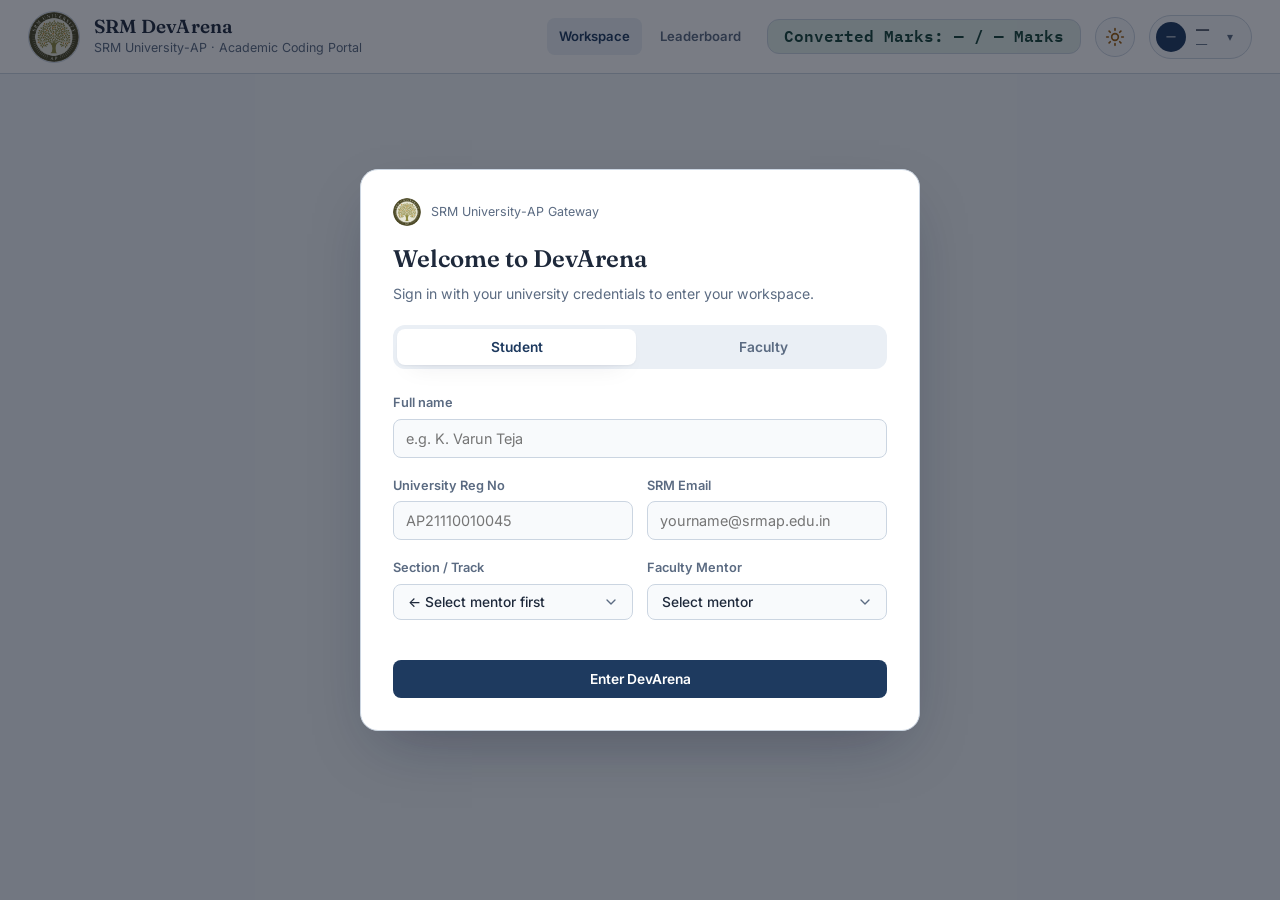
==== index.html @ ead6739e "moving index.html to root" ====
<!DOCTYPE html>
<html lang="en">
<head>
<meta charset="UTF-8" />
<meta name="viewport" content="width=device-width, initial-scale=1.0" />
<title>SRM DevArena — Academic Workspace</title>
<link rel="preconnect" href="https://fonts.googleapis.com" />
<link rel="preconnect" href="https://fonts.gstatic.com" crossorigin />
<link href="https://fonts.googleapis.com/css2?family=Fraunces:opsz,wght@9..144,500;9..144,600;9..144,700&family=Inter:wght@400;500;600;700&family=IBM+Plex+Mono:wght@400;500;600&display=swap" rel="stylesheet" />
<link rel="stylesheet" href="css/style.css" />
</head>
<body data-page="index">

  <!-- ============================= Topbar Header ============================= -->
  <header class="app-header">
    <div class="brand">
      <img src="assets/srmaplogo.png" alt="SRM University-AP seal" class="brand-seal" />
      <div class="brand-copy">
        <div class="brand-name">SRM DevArena</div>
        <div class="brand-sub">SRM University-AP · Academic Coding Portal</div>
      </div>
    </div>

    <div class="header-right">
      <nav class="site-nav">
        <a href="index.html" class="active">Workspace</a>
        <a href="leaderboard.html">Leaderboard</a>
      </nav>

      <div class="marks-chip" id="marksChip">
        <span class="marks-primary font-mono" id="headerMarksPrimary">Converted Marks: — / — Marks</span>
        <span class="marks-secondary font-mono" id="headerMarksSecondary" hidden>— raw points</span>
      </div>

      <button class="theme-toggle" aria-label="Toggle theme">
        <svg class="icon-sun" viewBox="0 0 24 24" fill="none" stroke="currentColor" stroke-width="2" stroke-linecap="round"><circle cx="12" cy="12" r="4"/><path d="M12 2v2M12 20v2M4.93 4.93l1.41 1.41M17.66 17.66l1.41 1.41M2 12h2M20 12h2M4.93 19.07l1.41-1.41M17.66 6.34l1.41-1.41"/></svg>
        <svg class="icon-moon" viewBox="0 0 24 24" fill="currentColor"><path d="M21 12.79A9 9 0 1 1 11.21 3 7 7 0 0 0 21 12.79z"/></svg>
      </button>

      <div class="profile-badge" id="profileBadge" hidden>
        <div class="profile-avatar" id="profileAvatar">—</div>
        <div class="profile-meta">
          <div class="profile-name" id="profileName">—</div>
          <div class="profile-track" id="profileTrack">—</div>
        </div>
        <button class="profile-menu-btn" id="profileMenuBtn" aria-label="Account menu">▾</button>
        <div class="profile-dropdown" id="profileDropdown">
          <button id="switchTrackBtn" onclick="localStorage.removeItem('devarena.session'); window.location.reload();">Switch Track</button>
          <button id="logoutBtn" class="danger-item">Log out</button>
        </div>
      </div>
    </div>
  </header>

  <!-- ============================= Onboarding Modal ============================= -->
  <div class="modal-overlay" id="onboardingOverlay">
    <div class="onboarding-card">
      <div class="onboarding-head">
        <div class="onboarding-eyebrow-row">
          <img src="assets/srmaplogo.png" alt="" width="28" height="28" style="border-radius:50%;" />
          <span style="font-size:0.78rem;color:var(--text-muted);">SRM University-AP Gateway</span>
        </div>
        <h2>Welcome to DevArena</h2>
        <p>Sign in with your university credentials to enter your workspace.</p>
      </div>

      <div class="role-tabs">
        <button type="button" class="role-tab active" data-role="student">Student</button>
        <button type="button" class="role-tab" data-role="faculty">Faculty</button>
      </div>

      <form class="onboarding-form" id="onboardingForm" novalidate>
        <div class="form-banner" id="formBanner"></div>

        <!-- Student fields -->
        <div id="studentFields">
          <div class="field">
            <label for="nameInput">Full name</label>
            <input type="text" id="nameInput" placeholder="e.g. K. Varun Teja" autocomplete="name" />
            <div class="field-error" id="nameError"></div>
          </div>

          <div class="field-row">
            <div class="field">
              <label for="regNoInput">University Reg No</label>
              <input type="text" id="regNoInput" placeholder="AP21110010045" />
              <div class="field-error" id="regNoError"></div>
            </div>
            <div class="field">
              <label for="emailInput">SRM Email</label>
              <input type="email" id="emailInput" placeholder="yourname@srmap.edu.in" autocomplete="email" />
              <div class="field-error" id="emailError"></div>
            </div>
          </div>

          <div class="field-row">
            <div class="field">
              <label for="yearSelect">Academic Year</label>
              <select id="yearSelect"></select>
              <div class="field-error" id="yearError"></div>
            </div>
            <div class="field">
              <label for="mentorSelect">Faculty Mentor</label>
              <select id="mentorSelect"></select>
              <div class="field-error" id="mentorError"></div>
            </div>
          </div>

          <div class="route-preview" id="routePreview">
            <span id="routePreviewText"></span>
          </div>
        </div>

        <!-- Faculty fields with Password Gate -->
        <div id="facultyFields" hidden>
          <div class="field">
            <label for="facultySelectField">Your Approved Account</label>
            <select id="facultySelectField"></select>
            <div class="field-error" id="facultySelectError"></div>
          </div>
          <div class="field">
            <label for="facultyEmailInput">SRM Email</label>
            <input type="email" id="facultyEmailInput" placeholder="name@srmap.edu.in" autocomplete="email" />
            <div class="field-error" id="facultyEmailError"></div>
          </div>
          <div class="field">
            <label for="facultyPasswordInput">Access Password</label>
            <div class="password-wrapper">
              <input type="password" id="facultyPasswordInput" placeholder="Enter secure password" autocomplete="current-password" />
              <button type="button" id="togglePasswordBtn" class="password-toggle-btn" aria-label="Toggle password visibility">
                <svg width="18" height="18" viewBox="0 0 24 24" fill="none" stroke="currentColor" stroke-width="2" stroke-linecap="round" stroke-linejoin="round">
                  <path d="M1 12s4-8 11-8 11 8 11 8-4 8-11 8-11-8-11-8z"></path>
                  <circle cx="12" cy="12" r="3"></circle>
                </svg>
              </button>
            </div>
            <div class="field-error" id="facultyPasswordError"></div>
          </div>
          <p class="field-hint">Access is restricted to authorized faculty members and administrators.</p>
        </div>

        <div class="onboarding-actions">
          <button type="submit" class="btn btn-primary btn-block">Enter DevArena</button>
        </div>
      </form>
    </div>
  </div>

  <!-- ============================= STUDENT WORKSPACE ============================= -->
  <main class="workspace-shell" id="workspaceShell" hidden>
    <div class="workspace-layout">

      <section class="track-banner">
        <div class="track-banner-copy">
          <div class="eyebrow">Your Enrolled Track</div>
          <h1 id="trackBannerName">—</h1>
          <p id="trackBannerDesc">—</p>
          <p id="trackBannerMentor" style="margin-top:4px;font-size:0.78rem;"></p>
        </div>
      </section>

      <!-- Left Column: Challenges & Stepper -->
      <aside class="workspace-left">
        <div class="challenge-list-card card">
          <div class="card-header"><h3>Challenges</h3></div>
          <div id="challengeList"></div>
        </div>

        <div class="card">
          <div class="card-header">
            <h3 id="activeChallengeTitle">—</h3>
            <span class="challenge-item-points font-mono" id="activeChallengePoints"></span>
          </div>
          <div class="card-body">
            <ul class="stepper" id="stepper"></ul>
          </div>
        </div>
      </aside>

      <!-- Right Column: Specs, Code Editor, Test Runs, & Reflection -->
      <section class="workspace-right">
        <!-- Specs & Guidelines -->
        <div class="card">
          <div class="tabs">
            <button class="tab-btn active" data-tab="problemStatementPanel">Problem Statement</button>
            <button class="tab-btn" data-tab="guidelinesPanel">Execution Guidelines</button>
          </div>

          <div class="tab-panel active" id="problemStatementPanel">
            <p class="statement-text" id="statementText">—</p>
          </div>

          <div class="tab-panel" id="guidelinesPanel">
            <div class="guideline-grid">
              <div class="guideline-stat"><div class="value font-mono" id="timeLimitStat">—</div><div class="label">Time Limit</div></div>
              <div class="guideline-stat"><div class="value font-mono" id="memoryLimitStat">—</div><div class="label">Memory Limit</div></div>
              <div class="guideline-stat"><div class="value font-mono" id="pointsStat">—</div><div class="label">Max Marks</div></div>
            </div>
            <p class="io-rules" id="ioRulesText">—</p>
          </div>
        </div>

        <!-- Code Editor with Language Selector (C, C++, Python, Java) -->
        <div class="card">
          <div class="card-header">
            <div style="display:flex; align-items:center; gap: 12px;">
              <h3>Code Solution</h3>
              <div class="lang-select-wrap">
                <select id="langSelect" aria-label="Programming Language">
                  <option value="c">C (gcc 11)</option>
                  <option value="cpp">C++ (g++ 20)</option>
                  <option value="python">Python 3.10</option>
                  <option value="java">Java 17</option>
                </select>
              </div>
            </div>

            <div class="editor-toolbar">
              <button type="button" class="btn btn-outline btn-sm file-btn">
                <span id="uploadCodeBtnLabel">Upload File</span>
                <input type="file" id="codeFileInput" accept=".c,.cpp,.py,.java" />
              </button>
              <button type="button" class="btn btn-forest btn-sm" id="runSampleTestsBtn">
                ▶ Run Sample Tests
              </button>
            </div>
          </div>
          <div class="card-body">
            <textarea class="code-editor" id="codeEditor" spellcheck="false"></textarea>

            <!-- Test Cases Runner Console -->
            <div class="test-run-console" id="testRunConsole">
              <div class="test-run-console__header">
                <span class="test-run-console__title">Sample Test Cases</span>
                <span class="test-run-console__badge" id="testRunSummaryBadge">Ready</span>
              </div>
              <div class="test-run-cases" id="testRunResultsList"></div>
            </div>
          </div>
        </div>

        <!-- Reflection Card: Written Notes + Strict PDF Upload -->
                <div class="card">
                  <div class="card-header">
                    <div>
                      <h3>Reflection</h3>
                      <p class="text-xs text-muted" style="margin:2px 0 0;">Provide your conceptual approach and attach an optional PDF document.</p>
                    </div>
                    <div class="editor-toolbar">
                      <button type="button" class="btn btn-outline btn-sm file-btn">
                        📎 Upload .pdf Document
                        <input type="file" id="pdfFileInput" accept=".pdf,application/pdf" />
                      </button>
                    </div>
                  </div>
                  <div class="card-body">
                    <textarea class="reflection-area" id="reflectionArea" placeholder="Explain your design thinking, edge cases handled, or where you ran into bottlenecks..."></textarea>
                    <div id="reflectionFileChipWrap" style="margin-top: 8px;" hidden>
                      <span class="file-chip" id="reflectionFileChip"></span>
                      <button type="button" id="removePdfBtn" style="background:none; border:none; color:var(--danger); cursor:pointer; font-size:0.8rem; margin-left:6px;">✕ Remove</button>
                    </div>

                    <div class="submission-actions" id="submissionActions" style="margin-top: 16px;">
                      <button class="btn btn-primary" id="submitBtn">Submit Solution &amp; Reflection</button>
                      <div id="reReviewWrap"></div>
                    </div>
                  </div>
                </div>
      </section>

    </div>
  </main>

  <!-- ============================= FACULTY WORKSPACE ============================= -->
  <main class="faculty-shell" id="facultyShell" hidden>
    <div class="faculty-layout">

      <section class="faculty-banner">
        <div class="faculty-banner__info">
          <div class="eyebrow" id="facultyGreeting">Faculty Oversight Console</div>
          <h1 id="facultyBannerName">—</h1>
          <p id="facultyBannerTitle">—</p>
        </div>

        <div class="faculty-track-controls">
          <div class="track-select-group">
            <label for="facultyTrackSelect" class="text-xs" style="color: rgba(255,255,255,0.7); font-weight:600;">ACTIVE CHALLENGE TRACK:</label>
            <select id="facultyTrackSelect" class="faculty-select"></select>
          </div>
          <button type="button" class="btn btn-forest" id="openCreateTrackModalBtn">+ Create Challenge Track</button>
        </div>
      </section>

      <div class="faculty-grid">
        <aside class="faculty-left">
          <div class="card">
            <div class="card-header" style="justify-content: space-between;">
              <div>
                <h3>Tasks in Track</h3>
                <span class="text-xs text-muted" id="facultyChallengeCount">—</span>
              </div>
              <button type="button" class="btn btn-primary btn-sm" id="openCreateTaskModalBtn">+ New Task</button>
            </div>
            <div id="facultyChallengeList"></div>
          </div>

          <div class="card card--alert" id="facultyReReviewCard">
            <div class="card-header">
              <h3>Student Re-Review Requests</h3>
            </div>
            <div class="card-body" id="facultyReReviewList">
              <p class="text-xs text-muted">No pending re-review requests.</p>
            </div>
          </div>
        </aside>

        <section class="faculty-right">
          <div class="card">
            <div class="card-header faculty-task-header">
              <div>
                <h3 id="facultySelectedChallengeTitle">—</h3>
                <p class="text-xs text-muted" id="facultySelectedChallengeSub">—</p>
              </div>

              <div class="task-ops">
                <div class="deadline-pill">
                  <label for="taskDeadlineInput">Deadline:</label>
                  <input type="datetime-local" id="taskDeadlineInput" class="deadline-input" />
                  <button type="button" class="btn btn-outline btn-sm" id="saveDeadlineBtn">Save</button>
                </div>
                <button type="button" class="btn btn-primary btn-sm" id="triggerAiReviewBtn">
                  ⚡ Trigger Automated AI Review
                </button>
              </div>
            </div>

            <div class="table-container">
              <table class="rank-table faculty-table">
                <thead>
                  <tr>
                    <th>Student</th>
                    <th>Status / Stage</th>
                    <th>Submitted</th>
                    <th>Attached PDF</th>
                    <th style="text-align:right;">Awarded Marks</th>
                    <th style="text-align:right;">Actions</th>
                  </tr>
                </thead>
                <tbody id="facultySubmissionsBody"></tbody>
              </table>
            </div>
          </div>

          <div class="card" id="facultyReviewDrawer" hidden>
            <div class="card-header">
              <h3 id="inspectStudentName">Student Code &amp; Reflection Inspect</h3>
              <button type="button" class="btn btn-outline btn-sm" id="closeDrawerBtn">Close</button>
            </div>
            <div class="card-body">
              <div class="field">
                <label>Submitted Code:</label>
                <textarea class="code-editor" id="inspectCode" readonly style="min-height: 180px;"></textarea>
              </div>
              <div class="field" style="margin-top: 12px;">
                <label>Attached Reflection File:</label>
                <span class="file-chip" id="inspectPdfChip"></span>
              </div>
              <div class="submission-actions" style="margin-top: 14px;">
                <div style="display:flex; align-items:center; gap: 8px;">
                  <label for="facultyGradeInput" style="font-size:0.82rem; font-weight:600;">Assign Raw Points (0-10):</label>
                  <input type="number" id="facultyGradeInput" min="0" max="10" step="0.5" style="width: 80px; padding: 6px 10px; border-radius: 6px; border: 1px solid var(--border);" />
                </div>
                <button type="button" class="btn btn-forest btn-sm" id="facultySaveGradeBtn">Approve &amp; Evaluate</button>
              </div>
            </div>
          </div>
        </section>
      </div>

    </div>
  </main>

  <!-- ============================= MODAL: CREATE TRACK ============================= -->
  <div class="modal-overlay" id="createTrackModal" hidden>
    <div class="onboarding-card">
      <div class="onboarding-head">
        <h2>Create Challenge Track</h2>
        <p>Design a cohort track for a specific academic year (e.g. Code2Grow).</p>
      </div>
      <form class="onboarding-form" id="createTrackForm">
        <div class="field">
          <label for="newTrackName">Track Name</label>
          <input type="text" id="newTrackName" placeholder="e.g. Code2Grow" required />
        </div>
        <div class="field">
          <label for="newTrackYear">Target Academic Year</label>
          <select id="newTrackYear" required></select>
        </div>
        <div class="field">
          <label for="newTrackDesc">Short Description</label>
          <textarea id="newTrackDesc" rows="2" placeholder="e.g. Intermediate algorithms and data structures..." required></textarea>
        </div>
        <div class="mini-dialog-actions">
          <button type="button" class="btn btn-outline btn-sm" id="closeCreateTrackBtn">Cancel</button>
          <button type="submit" class="btn btn-forest btn-sm">Create Track</button>
        </div>
      </form>
    </div>
  </div>

  <!-- ============================= MODAL: CREATE TASK ============================= -->
  <div class="modal-overlay" id="createTaskModal" hidden>
    <div class="onboarding-card" style="max-width: 620px;">
      <div class="onboarding-head">
        <h2>Add New Task / Challenge</h2>
        <p>Schedule a new problem for the active track with specific deadlines.</p>
      </div>
      <form class="onboarding-form" id="createTaskForm">
        <div class="field">
          <label for="newTaskTitle">Task Title</label>
          <input type="text" id="newTaskTitle" placeholder="e.g. Binary Search Tree Insertion" required />
        </div>

        <div class="field-row">
          <div class="field">
            <label for="newTaskPoints">Raw Points</label>
            <input type="number" id="newTaskPoints" value="10" min="1" max="100" required />
          </div>
          <div class="field">
            <label for="newTaskDeadline">Submission Deadline</label>
            <input type="datetime-local" id="newTaskDeadline" required />
          </div>
        </div>

        <div class="field">
          <label for="newTaskStatement">Problem Statement</label>
          <textarea id="newTaskStatement" rows="3" placeholder="Describe the task specifications and expected behavior..." required></textarea>
        </div>

        <div class="field-row">
          <div class="field">
            <label for="newTaskInput">Sample Input</label>
            <textarea id="newTaskInput" rows="2" placeholder="5&#10;10 20 30 40 50" required></textarea>
          </div>
          <div class="field">
            <label for="newTaskOutput">Expected Output</label>
            <textarea id="newTaskOutput" rows="2" placeholder="Found: 30" required></textarea>
          </div>
        </div>

        <div class="mini-dialog-actions">
          <button type="button" class="btn btn-outline btn-sm" id="closeCreateTaskBtn">Cancel</button>
          <button type="submit" class="btn btn-primary btn-sm">Add Task</button>
        </div>
      </form>
    </div>
  </div>

  <!-- ============================= Re-Review Dialog ============================= -->
  <div class="mini-dialog-overlay" id="reReviewOverlay" hidden>
    <div class="mini-dialog">
      <h3>Request Faculty Re-Review</h3>
      <p>Explain why your submission merits re-evaluation.</p>
      <textarea id="reReviewJustification" placeholder="e.g. I handled the negative sign edge case correctly in my code…"></textarea>
      <div class="mini-dialog-actions">
        <button class="btn btn-outline btn-sm" id="reReviewCancelBtn">Cancel</button>
        <button class="btn btn-danger-outline btn-sm" id="reReviewSubmitBtn">Submit Request</button>
      </div>
    </div>
  </div>

  <div class="toast" id="toast"></div>

  <script type="module" src="js/main.js"></script>
</body>
</html>
---- css/style.css ----
/* ==========================================================================
   SRM DevArena — Global Stylesheet (css/style.css)
   Clean, consolidated architecture for student & faculty dashboards
   ========================================================================== */

/* --------------------------------------------------------------------------
   1. DESIGN TOKENS & ROOT VARIABLES
   -------------------------------------------------------------------------- */
:root {
  --bg: #f1f5f9;
  --surface: #ffffff;
  --surface-alt: #f8fafc;
  --surface-sunken: #eaeff5;
  --border: #cbd5e1;
  --border-strong: #a9b8ca;
  --text: #1e293b;
  --text-muted: #5b6b82;
  --text-faint: #8798ac;
  --accent-navy: #1e3a5f;
  --accent-navy-strong: #142943;
  --accent-forest: #1f5c4a;
  --accent-forest-strong: #164438;
  --accent-forest-tint: #e3efe9;
  --danger: #b91c1c;
  --danger-tint: #fbe9e8;
  --warning: #9a5b0a;
  --warning-tint: #fbf0dd;
  --success: #1f7a4d;
  --success-tint: #e4f4ea;
  --focus-ring: #3f7ac9;

  --radius-sm: 8px;
  --radius-md: 12px;
  --radius-lg: 18px;
  --shadow-card: 0 1px 2px rgba(15, 23, 42, 0.05), 0 10px 26px -14px rgba(15, 23, 42, 0.18);
  --shadow-modal: 0 24px 60px -20px rgba(15, 23, 42, 0.35);

  --font-display: "Fraunces", "Iowan Old Style", "Palatino Linotype", serif;
  --font-body: "Inter", "Segoe UI", -apple-system, BlinkMacSystemFont, sans-serif;
  --font-mono: "IBM Plex Mono", "SFMono-Regular", Consolas, monospace;

  --transition-fast: 0.15s ease;
  --transition-base: 0.25s ease;
}

:root[data-theme="dark"] {
  --bg: #0b1220;
  --surface: #121a2b;
  --surface-alt: #0f1728;
  --surface-sunken: #0a101d;
  --border: #24304a;
  --border-strong: #34456a;
  --text: #e7ecf6;
  --text-muted: #97a5bd;
  --text-faint: #6a7996;
  --accent-navy: #86aee0;
  --accent-navy-strong: #aecbf0;
  --accent-forest: #4fb98d;
  --accent-forest-strong: #6fcaa5;
  --accent-forest-tint: #12281f;
  --danger: #f4877e;
  --danger-tint: #2c1616;
  --warning: #f2bd6c;
  --warning-tint: #2b230f;
  --success: #5fd39f;
  --success-tint: #10261c;
  --shadow-card: 0 1px 2px rgba(0, 0, 0, 0.35), 0 10px 26px -14px rgba(0, 0, 0, 0.55);
  --shadow-modal: 0 24px 60px -20px rgba(0, 0, 0, 0.65);
}

/* --------------------------------------------------------------------------
   2. RESET & BASE ELEMENTS
   -------------------------------------------------------------------------- */
* {
  box-sizing: border-box;
}

html {
  color-scheme: light;
}

html:has([data-theme="dark"]) {
  color-scheme: dark;
}

body {
  margin: 0;
  background: var(--bg);
  color: var(--text);
  font-family: var(--font-body);
  font-size: 15px;
  line-height: 1.55;
  -webkit-font-smoothing: antialiased;
  transition: background-color var(--transition-base), color var(--transition-base);
}

h1, h2, h3, h4 {
  font-family: var(--font-display);
  color: var(--text);
  font-weight: 600;
  margin: 0 0 0.4em;
}

a {
  color: var(--accent-navy);
  text-decoration: none;
}

button {
  font-family: var(--font-body);
  cursor: pointer;
}

:focus-visible {
  outline: 2px solid var(--focus-ring);
  outline-offset: 2px;
}

.visually-hidden {
  position: absolute;
  width: 1px;
  height: 1px;
  overflow: hidden;
  clip: rect(0 0 0 0);
  white-space: nowrap;
}

.font-mono {
  font-family: var(--font-mono) !important;
  font-variant-numeric: tabular-nums;
}

/* --------------------------------------------------------------------------
   3. TOPBAR NAVIGATION HEADER
   -------------------------------------------------------------------------- */
.app-header {
  min-height: 74px;
  display: flex;
  align-items: center;
  justify-content: space-between;
  gap: 20px;
  padding: 0 28px;
  background: var(--surface);
  border-bottom: 1px solid var(--border);
  position: sticky;
  top: 0;
  z-index: 40;
}

.brand {
  display: flex;
  align-items: center;
  gap: 14px;
  min-width: 0;
}

.brand-seal {
  width: 52px;
  height: 52px;
  border-radius: 50%;
  flex-shrink: 0;
  object-fit: cover;
  border: 1px solid var(--border);
}

.brand-copy {
  min-width: 0;
}

.brand-name {
  font-family: var(--font-display);
  font-size: 1.18rem;
  font-weight: 600;
  letter-spacing: 0.01em;
  color: var(--text);
  line-height: 1.15;
}

.brand-sub {
  font-size: 0.78rem;
  color: var(--text-muted);
  white-space: nowrap;
  overflow: hidden;
  text-overflow: ellipsis;
}

.header-right {
  display: flex;
  align-items: center;
  gap: 14px;
  flex-shrink: 0;
}

.site-nav {
  display: flex;
  gap: 6px;
}

.site-nav a {
  font-size: 0.82rem;
  font-weight: 600;
  color: var(--text-muted);
  padding: 8px 12px;
  border-radius: var(--radius-sm);
  transition: color var(--transition-fast), background-color var(--transition-fast);
}

.site-nav a.active,
.site-nav a:hover {
  color: var(--accent-navy);
  background: var(--surface-sunken);
}

.marks-chip {
  display: flex;
  flex-direction: column;
  align-items: flex-end;
  padding: 6px 16px;
  background: var(--accent-forest-tint);
  border: 1px solid var(--border);
  border-radius: var(--radius-md);
  line-height: 1.25;
}

.marks-chip .marks-primary {
  font-family: var(--font-display);
  font-size: 1.02rem;
  font-weight: 600;
  color: var(--accent-forest-strong);
}

.marks-chip .marks-secondary {
  font-size: 0.72rem;
  color: var(--text-muted);
}

/* Theme Toggle Button */
.theme-toggle {
  width: 40px;
  height: 40px;
  border-radius: 50%;
  border: 1px solid var(--border);
  background: var(--surface-alt);
  display: flex;
  align-items: center;
  justify-content: center;
  transition: border-color 0.2s ease, background-color 0.2s ease;
}

.theme-toggle:hover {
  border-color: var(--border-strong);
}

.theme-toggle svg {
  width: 20px;
  height: 20px;
}

.theme-toggle .icon-sun {
  display: block;
  color: var(--warning);
}

.theme-toggle .icon-moon {
  display: none;
  color: var(--accent-navy-strong);
}

:root[data-theme="dark"] .theme-toggle .icon-sun {
  display: none;
}

:root[data-theme="dark"] .theme-toggle .icon-moon {
  display: block;
}

/* Profile Badge & Dropdown */
.profile-badge {
  position: relative;
  display: flex;
  align-items: center;
  gap: 10px;
  padding: 6px 10px 6px 6px;
  border: 1px solid var(--border);
  border-radius: 999px;
  background: var(--surface-alt);
}

.profile-avatar {
  width: 30px;
  height: 30px;
  border-radius: 50%;
  background: var(--accent-navy);
  color: #fff;
  display: flex;
  align-items: center;
  justify-content: center;
  font-size: 0.72rem;
  font-weight: 700;
  font-family: var(--font-display);
  flex-shrink: 0;
}

.profile-meta {
  line-height: 1.2;
}

.profile-name {
  font-size: 0.82rem;
  font-weight: 600;
}

.profile-track {
  font-size: 0.7rem;
  color: var(--text-muted);
}

.profile-menu-btn {
  border: none;
  background: transparent;
  color: var(--text-muted);
  font-size: 0.72rem;
  padding: 4px 8px;
  border-radius: var(--radius-sm);
}

.profile-menu-btn:hover {
  background: var(--surface-sunken);
  color: var(--text);
}

.profile-dropdown {
  position: absolute;
  top: calc(100% + 10px);
  right: 0;
  background: var(--surface);
  border: 1px solid var(--border);
  border-radius: var(--radius-md);
  box-shadow: var(--shadow-modal);
  min-width: 200px;
  padding: 6px;
  display: none;
  z-index: 60;
  animation: dropIn var(--transition-fast) forwards;
}

.profile-dropdown.open {
  display: flex;
  flex-direction: column;
  gap: 2px;
}

.profile-dropdown button {
  width: 100%;
  text-align: left;
  padding: 9px 12px;
  border: none;
  background: transparent;
  border-radius: var(--radius-sm);
  font-size: 0.84rem;
  font-weight: 500;
  color: var(--text);
  display: flex;
  align-items: center;
  gap: 8px;
  transition: background-color var(--transition-fast), color var(--transition-fast);
}

.profile-dropdown button:hover {
  background: var(--surface-sunken);
  color: var(--accent-navy);
}

.profile-dropdown button.danger-item {
  color: var(--danger);
  border-top: 1px solid var(--border);
  border-radius: 0 0 var(--radius-sm) var(--radius-sm);
  margin-top: 4px;
  padding-top: 10px;
}

.profile-dropdown button.danger-item:hover {
  background: var(--danger-tint);
  color: var(--danger);
}

@keyframes dropIn {
  from {
    opacity: 0;
    transform: translateY(-4px);
  }
  to {
    opacity: 1;
    transform: translateY(0);
  }
}

/* --------------------------------------------------------------------------
   4. BUTTONS
   -------------------------------------------------------------------------- */
.btn {
  display: inline-flex;
  align-items: center;
  justify-content: center;
  gap: 8px;
  padding: 10px 18px;
  font-size: 0.86rem;
  font-weight: 600;
  border-radius: var(--radius-sm);
  border: 1px solid transparent;
  transition: transform 0.06s ease, filter var(--transition-fast), background-color var(--transition-fast);
}

.btn:active {
  transform: translateY(1px);
}

.btn-primary {
  background: var(--accent-navy);
  color: #fff;
}

.btn-primary:hover {
  background: var(--accent-navy-strong);
}

.btn-primary:disabled {
  opacity: 0.5;
  cursor: not-allowed;
}

.btn-forest {
  background: var(--accent-forest);
  color: #fff;
}

.btn-forest:hover {
  background: var(--accent-forest-strong);
}

.btn-outline {
  background: transparent;
  border-color: var(--border-strong);
  color: var(--text);
}

.btn-outline:hover {
  background: var(--surface-sunken);
}

.btn-danger-outline {
  background: transparent;
  border-color: var(--danger);
  color: var(--danger);
}

.btn-danger-outline:hover {
  background: var(--danger-tint);
}

.btn-block {
  width: 100%;
}

.btn-sm {
  padding: 7px 12px;
  font-size: 0.78rem;
}

/* --------------------------------------------------------------------------
   5. FORMS, FIELDS, & UNIVERSAL CUSTOM SELECT ENGINE
   -------------------------------------------------------------------------- */
.field {
  display: flex;
  flex-direction: column;
  gap: 6px;
}

.field label {
  font-size: 0.8rem;
  font-weight: 600;
  color: var(--text-muted);
}

.field-row {
  display: grid;
  grid-template-columns: 1fr 1fr;
  gap: 14px;
}

.field-error {
  font-size: 0.75rem;
  color: var(--danger);
  min-height: 1em;
}

.field-hint {
  font-size: 0.75rem;
  color: var(--text-faint);
}

.field input,
.field textarea {
  font-family: var(--font-body);
  font-size: 0.9rem;
  padding: 10px 12px;
  border-radius: var(--radius-sm);
  border: 1px solid var(--border);
  background: var(--surface-alt);
  color: var(--text);
  width: 100%;
  transition: border-color var(--transition-fast), background-color var(--transition-fast);
}

.field input:focus,
.field textarea:focus {
  border-color: var(--focus-ring);
  background: var(--surface);
}

/* Password Toggle Wrapper */
.password-wrapper {
  position: relative;
  display: flex;
  align-items: center;
  width: 100%;
}

.password-wrapper input {
  padding-right: 42px;
}

.password-toggle-btn {
  position: absolute;
  right: 8px;
  top: 50%;
  transform: translateY(-50%);
  background: transparent;
  border: none;
  color: var(--text-muted);
  display: flex;
  align-items: center;
  justify-content: center;
  padding: 6px;
  cursor: pointer;
  border-radius: var(--radius-sm);
  transition: color var(--transition-fast);
}

.password-toggle-btn:hover {
  color: var(--text);
}

/* Custom Dropdown Container */
.custom-select-wrapper {
  position: relative;
  width: 100%;
}

.custom-select-wrapper.custom-select--compact {
  width: auto;
  min-width: 150px;
}

.custom-select-trigger {
  width: 100%;
  display: flex;
  align-items: center;
  justify-content: space-between;
  gap: 10px;
  padding: 9px 14px;
  background: var(--surface-alt);
  border: 1px solid var(--border);
  border-radius: var(--radius-sm);
  color: var(--text);
  font-family: var(--font-body);
  font-size: 0.86rem;
  font-weight: 500;
  text-align: left;
  cursor: pointer;
  transition: all var(--transition-fast);
}

.custom-select-trigger::after {
  content: "";
  width: 14px;
  height: 14px;
  background-image: url("data:image/svg+xml,%3Csvg xmlns='http://www.w3.org/2000/svg' width='16' height='16' viewBox='0 0 24 24' fill='none' stroke='%235b6b82' stroke-width='2' stroke-linecap='round' stroke-linejoin='round'%3E%3Cpolyline points='6 9 12 15 18 9'%3E%3C/polyline%3E%3C/svg%3E");
  background-repeat: no-repeat;
  background-position: center;
  transition: transform var(--transition-fast);
  flex-shrink: 0;
}

.custom-select-wrapper.is-open .custom-select-trigger::after {
  transform: rotate(180deg);
}

.custom-select-trigger:hover {
  background: var(--surface);
  border-color: var(--border-strong);
}

.custom-select-wrapper.is-open .custom-select-trigger {
  border-color: var(--focus-ring);
  background: var(--surface);
  box-shadow: 0 0 0 3px var(--accent-forest-tint);
}

/* Floating Custom Options Menu */
.custom-select-menu {
  position: absolute;
  top: calc(100% + 6px);
  left: 0;
  right: 0;
  background: var(--surface);
  border: 1px solid var(--border);
  border-radius: var(--radius-md);
  box-shadow: var(--shadow-modal);
  max-height: 230px;
  overflow-y: auto;
  z-index: 100;
  padding: 6px;
  display: none;
  animation: dropIn var(--transition-fast) forwards;
}

.custom-select-wrapper.is-open .custom-select-menu {
  display: block;
}

.custom-select-option {
  padding: 8px 12px;
  border-radius: var(--radius-sm);
  font-size: 0.84rem;
  color: var(--text);
  cursor: pointer;
  transition: background-color var(--transition-fast), color var(--transition-fast);
}

.custom-select-option:hover {
  background: var(--surface-sunken);
  color: var(--accent-navy);
}

.custom-select-option.is-selected {
  background: var(--accent-forest-tint);
  color: var(--accent-forest-strong);
  font-weight: 600;
}

/* Dark Mode and Faculty Console Header Overrides */
:root[data-theme="dark"] .custom-select-trigger::after {
  background-image: url("data:image/svg+xml,%3Csvg xmlns='http://www.w3.org/2000/svg' width='16' height='16' viewBox='0 0 24 24' fill='none' stroke='%2397a5bd' stroke-width='2' stroke-linecap='round' stroke-linejoin='round'%3E%3Cpolyline points='6 9 12 15 18 9'%3E%3C/polyline%3E%3C/svg%3E");
}

.custom-select--faculty .custom-select-trigger {
  background: rgba(15, 23, 42, 0.75);
  border-color: rgba(255, 255, 255, 0.25);
  color: #fff;
  min-width: 250px;
}

.custom-select--faculty .custom-select-trigger::after {
  background-image: url("data:image/svg+xml,%3Csvg xmlns='http://www.w3.org/2000/svg' width='16' height='16' viewBox='0 0 24 24' fill='none' stroke='%23ffffff' stroke-width='2' stroke-linecap='round' stroke-linejoin='round'%3E%3Cpolyline points='6 9 12 15 18 9'%3E%3C/polyline%3E%3C/svg%3E");
}

.custom-select--faculty .custom-select-menu {
  background: #111d33;
  border-color: #243552;
}

.custom-select--faculty .custom-select-option {
  color: #e2e8f0;
}

.custom-select--faculty .custom-select-option:hover {
  background: #1b2e4f;
  color: #fff;
}

/* --------------------------------------------------------------------------
   6. ONBOARDING & MINI MODALS
   -------------------------------------------------------------------------- */
.modal-overlay {
  position: fixed;
  inset: 0;
  background: rgba(11, 18, 32, 0.55);
  display: flex;
  align-items: center;
  justify-content: center;
  padding: 24px;
  z-index: 100;
}

.modal-overlay[hidden] {
  display: none;
}

.onboarding-card {
  background: var(--surface);
  border-radius: var(--radius-lg);
  box-shadow: var(--shadow-modal);
  width: 100%;
  max-width: 560px;
  max-height: 90vh;
  overflow-y: auto;
  border: 1px solid var(--border);
}

.onboarding-head {
  padding: 28px 32px 0;
}

.onboarding-eyebrow-row {
  display: flex;
  align-items: center;
  gap: 10px;
  margin-bottom: 14px;
}

.onboarding-head h2 {
  font-size: 1.5rem;
  margin-bottom: 6px;
}

.onboarding-head p {
  color: var(--text-muted);
  font-size: 0.88rem;
  margin: 0;
}

.role-tabs {
  display: flex;
  gap: 8px;
  margin: 20px 32px 0;
  background: var(--surface-sunken);
  padding: 4px;
  border-radius: var(--radius-md);
}

.role-tab {
  flex: 1;
  border: none;
  background: transparent;
  padding: 10px;
  border-radius: var(--radius-sm);
  font-weight: 600;
  font-size: 0.86rem;
  color: var(--text-muted);
  transition: all var(--transition-fast);
}

.role-tab.active {
  background: var(--surface);
  color: var(--accent-navy);
  box-shadow: var(--shadow-card);
}

.onboarding-form {
  padding: 24px 32px 32px;
  display: flex;
  flex-direction: column;
  gap: 16px;
}

.onboarding-actions {
  display: flex;
  flex-direction: column;
  gap: 8px;
  margin-top: 6px;
}

.route-preview {
  display: none;
  padding: 12px 14px;
  border-radius: var(--radius-sm);
  background: var(--accent-forest-tint);
  border: 1px solid var(--border);
  font-size: 0.82rem;
  color: var(--accent-forest-strong);
  align-items: center;
  gap: 8px;
}

.route-preview.visible {
  display: flex;
}

.form-banner {
  display: none;
  padding: 10px 14px;
  border-radius: var(--radius-sm);
  font-size: 0.8rem;
  background: var(--danger-tint);
  color: var(--danger);
}

.form-banner.visible {
  display: block;
}

/* Prompt Dialog (Re-Review Justification) */
.mini-dialog-overlay {
  position: fixed;
  inset: 0;
  background: rgba(11, 18, 32, 0.5);
  display: flex;
  align-items: center;
  justify-content: center;
  z-index: 120;
  padding: 20px;
}

.mini-dialog-overlay[hidden] {
  display: none;
}

.mini-dialog {
  background: var(--surface);
  border-radius: var(--radius-lg);
  border: 1px solid var(--border);
  box-shadow: var(--shadow-modal);
  width: 100%;
  max-width: 420px;
  padding: 22px;
}

.mini-dialog h3 {
  font-size: 1.02rem;
  margin-bottom: 8px;
}

.mini-dialog p {
  font-size: 0.82rem;
  color: var(--text-muted);
  margin: 0 0 12px;
}

.mini-dialog textarea {
  width: 100%;
  min-height: 100px;
  padding: 10px 12px;
  border-radius: var(--radius-sm);
  border: 1px solid var(--border);
  background: var(--surface-alt);
  color: var(--text);
  font-family: var(--font-body);
  font-size: 0.85rem;
}

.mini-dialog-actions {
  display: flex;
  justify-content: flex-end;
  gap: 8px;
  margin-top: 14px;
}

/* --------------------------------------------------------------------------
   7. STUDENT WORKSPACE
   -------------------------------------------------------------------------- */
.workspace-shell[hidden] {
  display: none;
}

.workspace-layout {
  max-width: 1240px;
  margin: 0 auto;
  padding: 24px 24px 60px;
  display: grid;
  grid-template-columns: 320px 1fr;
  gap: 22px;
  align-items: start;
}

.track-banner {
  grid-column: 1 / -1;
  display: flex;
  align-items: center;
  justify-content: space-between;
  gap: 16px;
  background: linear-gradient(120deg, var(--accent-navy), var(--accent-navy-strong));
  color: #fff;
  border-radius: var(--radius-lg);
  padding: 20px 26px;
  flex-wrap: wrap;
}

.track-banner-copy .eyebrow {
  font-size: 0.72rem;
  letter-spacing: 0.04em;
  color: rgba(255, 255, 255, 0.72);
  margin-bottom: 4px;
}

.track-banner-copy h1 {
  color: #fff;
  font-size: 1.4rem;
  margin-bottom: 2px;
}

.track-banner-copy p {
  margin: 0;
  color: rgba(255, 255, 255, 0.78);
  font-size: 0.85rem;
}

/* Common Card System */
.challenge-list-card,
.card {
  background: var(--surface);
  border: 1px solid var(--border);
  border-radius: var(--radius-lg);
  box-shadow: var(--shadow-card);
}

.card-header {
  padding: 16px 18px 12px;
  border-bottom: 1px solid var(--border);
  display: flex;
  align-items: center;
  justify-content: space-between;
}

.card-header h3 {
  font-size: 0.98rem;
  margin: 0;
}

.card-body {
  padding: 16px 18px;
}

/* Workspace Left Column */
.workspace-left {
  display: flex;
  flex-direction: column;
  gap: 18px;
  position: sticky;
  top: 96px;
}

.challenge-item {
  width: 100%;
  text-align: left;
  border: none;
  background: transparent;
  padding: 12px 16px;
  border-bottom: 1px solid var(--border);
  display: flex;
  align-items: center;
  justify-content: space-between;
  gap: 8px;
  cursor: pointer;
}

.challenge-item:last-child {
  border-bottom: none;
}

.challenge-item:hover {
  background: var(--surface-sunken);
}

.challenge-item.active {
  background: var(--accent-forest-tint);
}

.challenge-item-title {
  font-size: 0.85rem;
  font-weight: 600;
  color: var(--text);
}

.challenge-item-points {
  font-size: 0.7rem;
  color: var(--text-muted);
}

.status-pill {
  font-size: 0.65rem;
  font-weight: 600;
  padding: 3px 8px;
  border-radius: 999px;
  white-space: nowrap;
}

.status-pill.pill-pending {
  background: var(--surface-sunken);
  color: var(--text-muted);
}

.status-pill.pill-progress {
  background: var(--warning-tint);
  color: var(--warning);
}

.status-pill.pill-review {
  background: #e6ecf7;
  color: var(--accent-navy);
}

:root[data-theme="dark"] .status-pill.pill-review {
  background: #182338;
}

.status-pill.pill-done {
  background: var(--success-tint);
  color: var(--success);
}

.status-pill.pill-rereview {
  background: var(--danger-tint);
  color: var(--danger);
}

/* Vertical Status Stepper */
.stepper {
  list-style: none;
  margin: 0;
  padding: 4px;
}

.stepper li {
  position: relative;
  padding: 0 0 22px 34px;
}

.stepper li:last-child {
  padding-bottom: 2px;
}

.stepper li::before {
  content: "";
  position: absolute;
  left: 10px;
  top: 22px;
  bottom: -2px;
  width: 2px;
  background: var(--border);
}

.stepper li:last-child::before {
  display: none;
}

.step-marker {
  position: absolute;
  left: 0;
  top: 0;
  width: 22px;
  height: 22px;
  border-radius: 50%;
  border: 2px solid var(--border);
  background: var(--surface);
  display: flex;
  align-items: center;
  justify-content: center;
  font-size: 0.65rem;
  font-weight: 700;
  color: var(--text-faint);
}

.step-title {
  font-size: 0.85rem;
  font-weight: 600;
  color: var(--text-faint);
}

.step-desc {
  font-size: 0.74rem;
  color: var(--text-faint);
  margin-top: 2px;
}

.stepper li.completed .step-marker {
  background: var(--accent-forest);
  border-color: var(--accent-forest);
  color: #fff;
}

.stepper li.completed::before {
  background: var(--accent-forest);
}

.stepper li.completed .step-title {
  color: var(--text);
}

.stepper li.completed .step-desc {
  color: var(--text-muted);
}

.stepper li.active .step-marker {
  background: var(--surface);
  border-color: var(--accent-navy);
  color: var(--accent-navy);
  box-shadow: 0 0 0 4px var(--accent-forest-tint);
}

.stepper li.active .step-title {
  color: var(--accent-navy);
}

.stepper li.active .step-desc {
  color: var(--text-muted);
}

.stepper li.rereview .step-marker {
  background: var(--danger);
  border-color: var(--danger);
  color: #fff;
}

/* Workspace Right Column */
.workspace-right {
  display: flex;
  flex-direction: column;
  gap: 18px;
}

.tabs {
  display: flex;
  gap: 4px;
  border-bottom: 1px solid var(--border);
  padding: 0 6px;
}

.tab-btn {
  border: none;
  background: transparent;
  padding: 12px 16px;
  font-size: 0.85rem;
  font-weight: 600;
  color: var(--text-muted);
  border-bottom: 2px solid transparent;
  margin-bottom: -1px;
}

.tab-btn.active {
  color: var(--accent-navy);
  border-bottom-color: var(--accent-navy);
}

.tab-panel {
  display: none;
  padding: 18px 20px;
}

.tab-panel.active {
  display: block;
}

.statement-text {
  font-size: 0.9rem;
  color: var(--text);
  white-space: pre-line;
}

.guideline-grid {
  display: grid;
  grid-template-columns: repeat(3, 1fr);
  gap: 12px;
  margin-bottom: 16px;
}

.guideline-stat {
  background: var(--surface-alt);
  border: 1px solid var(--border);
  border-radius: var(--radius-sm);
  padding: 12px;
  text-align: center;
}

.guideline-stat .value {
  font-family: var(--font-display);
  font-size: 1.15rem;
  color: var(--accent-navy);
}

.guideline-stat .label {
  font-size: 0.68rem;
  color: var(--text-muted);
  margin-top: 2px;
}

.io-rules {
  font-size: 0.86rem;
  color: var(--text);
}

/* Code Editor & Test Runner Panes */
.editor-toolbar {
  display: flex;
  align-items: center;
  justify-content: space-between;
  gap: 10px;
  flex-wrap: wrap;
}

.file-btn {
  position: relative;
  overflow: hidden;
}

.file-btn input[type="file"] {
  position: absolute;
  inset: 0;
  opacity: 0;
  cursor: pointer;
}

.code-editor {
  width: 100%;
  min-height: 260px;
  resize: vertical;
  font-family: var(--font-mono);
  font-size: 0.86rem;
  line-height: 1.6;
  padding: 14px 16px;
  border-radius: var(--radius-sm);
  border: 1px solid var(--border);
  background: var(--surface-sunken);
  color: var(--text);
  tab-size: 4;
}

/* Test Run Execution Console */
.test-run-console {
  margin-top: 14px;
  background: var(--surface-sunken);
  border: 1px solid var(--border);
  border-radius: var(--radius-sm);
  padding: 14px;
  display: flex;
  flex-direction: column;
  gap: 10px;
}

.test-run-console__header {
  display: flex;
  justify-content: space-between;
  align-items: center;
}

.test-run-console__title {
  font-size: 0.82rem;
  font-weight: 700;
  color: var(--text);
  text-transform: uppercase;
  letter-spacing: 0.03em;
}

.test-run-console__badge {
  font-size: 0.72rem;
  font-weight: 700;
  padding: 3px 8px;
  border-radius: 999px;
  font-family: var(--font-mono);
  background: var(--surface);
  border: 1px solid var(--border);
}

.test-run-console__badge.pass {
  background: var(--success-tint);
  color: var(--success);
  border-color: var(--success);
}

.test-run-console__badge.fail {
  background: var(--danger-tint);
  color: var(--danger);
  border-color: var(--danger);
}

.test-run-cases {
  display: flex;
  flex-direction: column;
  gap: 8px;
}

.test-case-card {
  background: var(--surface);
  border: 1px solid var(--border);
  border-radius: var(--radius-sm);
  padding: 10px 12px;
  font-size: 0.8rem;
}

.test-case-card__head {
  display: flex;
  justify-content: space-between;
  align-items: center;
  margin-bottom: 6px;
  font-weight: 600;
}

.status-pass {
  color: var(--success);
}

.status-fail {
  color: var(--danger);
}

.test-case-card__details {
  display: grid;
  grid-template-columns: 1fr 1fr;
  gap: 10px;
  background: var(--surface-sunken);
  padding: 8px;
  border-radius: 4px;
  margin-top: 4px;
}

.test-case-card__details pre {
  margin: 0;
  white-space: pre-wrap;
  font-size: 0.76rem;
  font-family: var(--font-mono);
}

/* Reflection Notes & File Badge */
.reflection-area {
  width: 100%;
  min-height: 110px;
  font-family: var(--font-body);
  font-size: 0.86rem;
  padding: 12px 14px;
  border-radius: var(--radius-sm);
  border: 1px solid var(--border);
  background: var(--surface-alt);
  color: var(--text);
  resize: vertical;
}

.file-chip {
  display: inline-flex;
  align-items: center;
  gap: 6px;
  font-size: 0.78rem;
  color: var(--text);
  background: var(--surface-sunken);
  border: 1px solid var(--border);
  padding: 5px 12px;
  border-radius: 999px;
}

.submission-actions {
  display: flex;
  align-items: center;
  justify-content: space-between;
  gap: 12px;
  flex-wrap: wrap;
  padding-top: 8px;
  border-top: 1px solid var(--border);
  margin-top: 4px;
}

.rereview-note {
  background: var(--danger-tint);
  color: var(--danger);
  border-radius: var(--radius-sm);
  padding: 10px 14px;
  font-size: 0.82rem;
  margin-top: 10px;
}

/* --------------------------------------------------------------------------
   8. FACULTY CONSOLE & MANAGEMENT CONTROLS
   -------------------------------------------------------------------------- */
.faculty-shell[hidden] {
  display: none;
}

.faculty-layout {
  max-width: 1280px;
  margin: 0 auto;
  padding: 24px 28px 60px;
  display: flex;
  flex-direction: column;
  gap: 20px;
}

.faculty-banner {
  background: linear-gradient(125deg, var(--accent-navy), #0f1f33);
  color: #fff;
  border-radius: var(--radius-lg);
  padding: 24px 28px;
  display: flex;
  align-items: center;
  justify-content: space-between;
  flex-wrap: wrap;
  gap: 18px;
}

.faculty-banner .eyebrow {
  font-size: 0.72rem;
  letter-spacing: 0.05em;
  text-transform: uppercase;
  color: rgba(255, 255, 255, 0.75);
}

.faculty-banner h1 {
  font-size: 1.55rem;
  color: #fff;
  margin: 4px 0 2px;
}

.faculty-banner p {
  color: rgba(255, 255, 255, 0.8);
  font-size: 0.85rem;
  margin: 0;
}

.faculty-track-controls {
  display: flex;
  align-items: flex-end;
  gap: 14px;
  flex-wrap: wrap;
}

.track-select-group {
  display: flex;
  flex-direction: column;
  gap: 4px;
}

.faculty-grid {
  display: grid;
  grid-template-columns: 340px 1fr;
  gap: 22px;
  align-items: start;
}

.faculty-left {
  display: flex;
  flex-direction: column;
  gap: 18px;
}

.faculty-right {
  display: flex;
  flex-direction: column;
  gap: 18px;
}

.faculty-task-header {
  display: flex;
  justify-content: space-between;
  align-items: center;
  flex-wrap: wrap;
  gap: 14px;
}

.task-ops {
  display: flex;
  align-items: center;
  gap: 12px;
  flex-wrap: wrap;
}

.deadline-pill {
  display: flex;
  align-items: center;
  gap: 6px;
  background: var(--surface-sunken);
  padding: 4px 10px;
  border-radius: var(--radius-sm);
  border: 1px solid var(--border);
  font-size: 0.78rem;
}

.deadline-input {
  font-size: 0.78rem;
  padding: 4px 6px;
  border: 1px solid var(--border);
  border-radius: 4px;
  background: var(--surface);
  color: var(--text);
}

.task-schedule-meta {
  display: flex;
  flex-direction: column;
  align-items: flex-end;
  gap: 2px;
  font-size: 0.72rem;
  color: var(--text-faint);
}

.task-date-tag {
  font-family: var(--font-mono);
  font-size: 0.72rem;
  color: var(--text-muted);
}

.card--alert {
  border-left: 4px solid var(--danger);
}

.re-review-item {
  padding: 10px 0;
  border-bottom: 1px solid var(--border);
  font-size: 0.82rem;
}

.re-review-item:last-child {
  border-bottom: none;
}

.re-review-item strong {
  color: var(--danger);
  display: block;
  font-size: 0.76rem;
}

.faculty-table thead th {
  padding: 12px 14px;
}

.faculty-table tbody td {
  padding: 12px 14px;
}

/* --------------------------------------------------------------------------
   9. UTILITIES & TOAST
   -------------------------------------------------------------------------- */
.toast {
  position: fixed;
  bottom: 26px;
  left: 50%;
  transform: translateX(-50%) translateY(12px);
  background: var(--accent-navy-strong);
  color: #fff;
  padding: 12px 22px;
  border-radius: var(--radius-md);
  font-size: 0.85rem;
  box-shadow: var(--shadow-modal);
  opacity: 0;
  pointer-events: none;
  transition: opacity 0.2s ease, transform 0.2s ease;
  z-index: 200;
}

.toast.visible {
  opacity: 1;
  transform: translateX(-50%) translateY(0);
  pointer-events: auto;
}

.text-xs {
  font-size: 0.75rem;
}

.text-muted {
  color: var(--text-muted);
}

.text-faint {
  color: var(--text-faint);
}

/* --------------------------------------------------------------------------
   10. RESPONSIVE BREAKPOINTS
   -------------------------------------------------------------------------- */
@media (max-width: 900px) {
  .workspace-layout {
    grid-template-columns: 1fr;
  }
  .workspace-left {
    position: static;
  }
  .faculty-grid {
    grid-template-columns: 1fr;
  }
  .field-row {
    grid-template-columns: 1fr;
  }
  .guideline-grid {
    grid-template-columns: repeat(3, 1fr);
  }
}

@media (max-width: 620px) {
  .app-header {
    padding: 0 14px;
    gap: 10px;
  }
  .brand-sub {
    display: none;
  }
  .marks-chip {
    align-items: center;
    padding: 6px 10px;
  }
  .workspace-layout {
    padding: 16px 14px 40px;
  }
  .guideline-grid {
    grid-template-columns: 1fr 1fr;
  }
  .profile-meta {
    display: none;
  }
}

@media (prefers-reduced-motion: reduce) {
  * {
    transition: none !important;
    animation: none !important;
  }
}
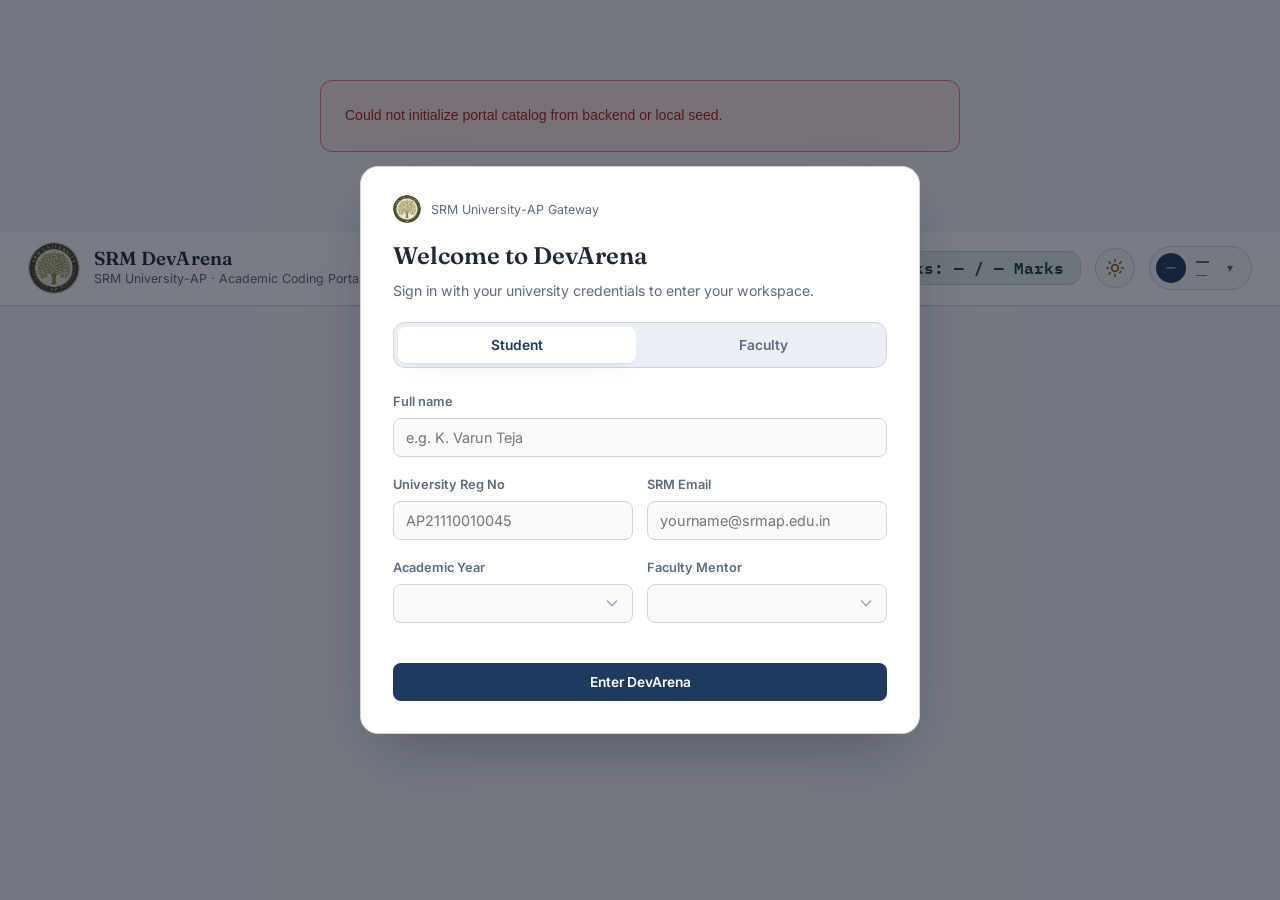
==== commit 8083070a: "Fixed workflows" ====
--- a/index.html
+++ b/index.html
@@ -33,7 +33,7 @@
       </div>
 
       <button class="theme-toggle" aria-label="Toggle theme">
-        <svg class="icon-sun" viewBox="0 0 24 24" fill="none" stroke="currentColor" stroke-width="2" stroke-linecap="round"><circle cx="12" cy="12" r="4"/><path d="M12 2v2M12 20v2M4.93 4.93l1.41 1.41M17.66 17.66l1.41 1.41M2 12h2M20 12h2M4.93 19.07l1.41-1.41M17.66 6.34l1.41-1.41"/></svg>
+        <svg class="icon-sun" viewBox="0 0 24 24" fill="none" stroke="currentColor" stroke-width="2" stroke-linecap="round"><circle cx="12" cy="12" r="4"/><path d="M12 2v2M12 20v2M4.93 4.93l1.41 1.41M17.66 17.66l1.41-1.41M2 12h2M20 12h2M4.93 19.07l1.41-1.41M17.66 6.34l1.41-1.41"/></svg>
         <svg class="icon-moon" viewBox="0 0 24 24" fill="currentColor"><path d="M21 12.79A9 9 0 1 1 11.21 3 7 7 0 0 0 21 12.79z"/></svg>
       </button>
 
@@ -124,9 +124,11 @@
             <div class="field-error" id="facultyEmailError"></div>
           </div>
           <div class="field">
+            <!-- [UPDATED] Faculty set their own password on first login (self-activation).
+                 No admin-assigned password exists anymore. -->
             <label for="facultyPasswordInput">Access Password</label>
             <div class="password-wrapper">
-              <input type="password" id="facultyPasswordInput" placeholder="Enter secure password" autocomplete="current-password" />
+              <input type="password" id="facultyPasswordInput" placeholder="First login sets your password" autocomplete="current-password" />
               <button type="button" id="togglePasswordBtn" class="password-toggle-btn" aria-label="Toggle password visibility">
                 <svg width="18" height="18" viewBox="0 0 24 24" fill="none" stroke="currentColor" stroke-width="2" stroke-linecap="round" stroke-linejoin="round">
                   <path d="M1 12s4-8 11-8 11 8 11 8-4 8-11 8-11-8-11-8z"></path>
@@ -234,38 +236,41 @@
                 <span class="test-run-console__title">Sample Test Cases</span>
                 <span class="test-run-console__badge" id="testRunSummaryBadge">Ready</span>
               </div>
+              <!-- [NOTE] renderStudentIoFields() injects the custom I/O textareas here.
+                   The submit pipeline reads them via #studentTestInput / #studentTestOutput. -->
               <div class="test-run-cases" id="testRunResultsList"></div>
             </div>
           </div>
         </div>
 
         <!-- Reflection Card: Written Notes + Strict PDF Upload -->
-                <div class="card">
-                  <div class="card-header">
-                    <div>
-                      <h3>Reflection</h3>
-                      <p class="text-xs text-muted" style="margin:2px 0 0;">Provide your conceptual approach and attach an optional PDF document.</p>
-                    </div>
-                    <div class="editor-toolbar">
-                      <button type="button" class="btn btn-outline btn-sm file-btn">
-                        📎 Upload .pdf Document
-                        <input type="file" id="pdfFileInput" accept=".pdf,application/pdf" />
-                      </button>
-                    </div>
-                  </div>
-                  <div class="card-body">
-                    <textarea class="reflection-area" id="reflectionArea" placeholder="Explain your design thinking, edge cases handled, or where you ran into bottlenecks..."></textarea>
-                    <div id="reflectionFileChipWrap" style="margin-top: 8px;" hidden>
-                      <span class="file-chip" id="reflectionFileChip"></span>
-                      <button type="button" id="removePdfBtn" style="background:none; border:none; color:var(--danger); cursor:pointer; font-size:0.8rem; margin-left:6px;">✕ Remove</button>
-                    </div>
-
-                    <div class="submission-actions" id="submissionActions" style="margin-top: 16px;">
-                      <button class="btn btn-primary" id="submitBtn">Submit Solution &amp; Reflection</button>
-                      <div id="reReviewWrap"></div>
-                    </div>
-                  </div>
-                </div>
+        <div class="card">
+          <div class="card-header">
+            <div>
+              <h3>Reflection</h3>
+              <p class="text-xs text-muted" style="margin:2px 0 0;">Provide your conceptual approach and attach an optional PDF document.</p>
+            </div>
+            <div class="editor-toolbar">
+              <button type="button" class="btn btn-outline btn-sm file-btn">
+                📎 Upload .pdf Document
+                <input type="file" id="pdfFileInput" accept=".pdf,application/pdf" />
+              </button>
+            </div>
+          </div>
+          <div class="card-body">
+            <textarea class="reflection-area" id="reflectionArea" placeholder="Explain your design thinking, edge cases handled, or where you ran into bottlenecks..."></textarea>
+            <div id="reflectionFileChipWrap" style="margin-top: 8px;" hidden>
+              <span class="file-chip" id="reflectionFileChip"></span>
+              <button type="button" id="removePdfBtn" style="background:none; border:none; color:var(--danger); cursor:pointer; font-size:0.8rem; margin-left:6px;">✕ Remove</button>
+            </div>
+
+            <div class="submission-actions" id="submissionActions" style="margin-top: 16px;">
+              <!-- [NOTE] id stays "submitBtn" — workspace.js submitSolution() targets this id. -->
+              <button class="btn btn-primary" id="submitBtn">Submit Solution &amp; Reflection</button>
+              <div id="reReviewWrap"></div>
+            </div>
+          </div>
+        </div>
       </section>
 
     </div>
@@ -282,11 +287,19 @@
           <p id="facultyBannerTitle">—</p>
         </div>
 
+        <!-- [UPDATED] Filter bar: SECTION dropdown (was "ACTIVE CHALLENGE TRACK")
+             + new DAY dropdown to pick which day's challenge the table shows. -->
         <div class="faculty-track-controls">
           <div class="track-select-group">
-            <label for="facultyTrackSelect" class="text-xs" style="color: rgba(255,255,255,0.7); font-weight:600;">ACTIVE CHALLENGE TRACK:</label>
+            <label for="facultyTrackSelect" class="text-xs" style="color: rgba(255,255,255,0.7); font-weight:600;">SECTION:</label>
             <select id="facultyTrackSelect" class="faculty-select"></select>
           </div>
+
+          <div class="track-select-group">
+            <label for="facultyDaySelect" class="text-xs" style="color: rgba(255,255,255,0.7); font-weight:600;">DAY:</label>
+            <select id="facultyDaySelect" class="faculty-select"></select>
+          </div>
+
           <button type="button" class="btn btn-forest" id="openCreateTrackModalBtn">+ Create Challenge Track</button>
         </div>
       </section>
@@ -337,11 +350,14 @@
             <div class="table-container">
               <table class="rank-table faculty-table">
                 <thead>
+                  <!-- [UPDATED] New "Files" column: "View File" links to the Drive file
+                       that holds the student's code AND the appended AI evaluation report. -->
                   <tr>
                     <th>Student</th>
                     <th>Status / Stage</th>
                     <th>Submitted</th>
-                    <th>Attached PDF</th>
+                    <th>Reflection PDF</th>
+                    <th>Files</th>
                     <th style="text-align:right;">Awarded Marks</th>
                     <th style="text-align:right;">Actions</th>
                   </tr>
@@ -351,12 +367,23 @@
             </div>
           </div>
 
+          <!-- [UPDATED] Review drawer: now shows AI remarks parsed from the sheet
+               and a direct link to the Drive file (code + AI report live together). -->
           <div class="card" id="facultyReviewDrawer" hidden>
             <div class="card-header">
               <h3 id="inspectStudentName">Student Code &amp; Reflection Inspect</h3>
               <button type="button" class="btn btn-outline btn-sm" id="closeDrawerBtn">Close</button>
             </div>
             <div class="card-body">
+
+              <!-- [NEW] Link to the single Drive file holding code + AI report -->
+              <a id="inspectViewFileBtn" class="btn btn-outline btn-sm" target="_blank" rel="noopener"
+                 style="display:none; margin-bottom:10px;">🔗 Open Drive File (Code + AI Report)</a>
+
+              <!-- [NEW] AI evaluation summary pulled from AI_Remarks column -->
+              <pre id="inspectAiNotes" style="display:none; background:var(--bg-surface); border:1px solid var(--border-light);
+                   border-radius:8px; padding:12px; font-size:0.75rem; white-space:pre-wrap; margin-bottom:10px;"></pre>
+
               <div class="field">
                 <label>Submitted Code:</label>
                 <textarea class="code-editor" id="inspectCode" readonly style="min-height: 180px;"></textarea>
@@ -384,21 +411,29 @@
   <div class="modal-overlay" id="createTrackModal" hidden>
     <div class="onboarding-card">
       <div class="onboarding-head">
+        <!-- [UPDATED] Tracks are now section-aware (e.g. Code2Think · AIML-F). -->
         <h2>Create Challenge Track</h2>
-        <p>Design a cohort track for a specific academic year (e.g. Code2Grow).</p>
+        <p>Design a section-wise cohort track for a specific academic year.</p>
       </div>
       <form class="onboarding-form" id="createTrackForm">
         <div class="field">
           <label for="newTrackName">Track Name</label>
-          <input type="text" id="newTrackName" placeholder="e.g. Code2Grow" required />
-        </div>
+          <input type="text" id="newTrackName" placeholder="e.g. Code2Think" required />
+        </div>
+
+        <!-- [NEW] Section field — combined with the name in dropdowns as "Name · Section" -->
+        <div class="field">
+          <label for="newTrackSection">Section</label>
+          <input type="text" id="newTrackSection" placeholder="e.g. AIML-F or CS-C" required />
+        </div>
+
         <div class="field">
           <label for="newTrackYear">Target Academic Year</label>
           <select id="newTrackYear" required></select>
         </div>
         <div class="field">
           <label for="newTrackDesc">Short Description</label>
-          <textarea id="newTrackDesc" rows="2" placeholder="e.g. Intermediate algorithms and data structures..." required></textarea>
+          <textarea id="newTrackDesc" rows="2" placeholder="e.g. Foundational problem-solving for first-year engineers..." required></textarea>
         </div>
         <div class="mini-dialog-actions">
           <button type="button" class="btn btn-outline btn-sm" id="closeCreateTrackBtn">Cancel</button>
@@ -471,6 +506,6 @@
 
   <div class="toast" id="toast"></div>
 
-  <script type="module" src="js/main.js"></script>
+  <script type="module" src="js/main.js?v=2.1"></script>
 </body>
 </html>
--- a/css/style.css
+++ b/css/style.css
@@ -274,6 +274,44 @@
   display: block;
 }
 
+/* Consistent Native Select / Dropdown Styling */
+select.form-control,
+.form-group select {
+  width: 100%;
+  height: 44px;
+  padding: 8px 36px 8px 14px;
+  font-size: 0.95rem;
+  font-family: inherit;
+  color: var(--text-primary, #f1f5f9);
+  background-color: var(--bg-surface, #1e293b);
+  border: 1px solid var(--border-color, #334155);
+  border-radius: 8px;
+  appearance: none;
+  -webkit-appearance: none;
+  -moz-appearance: none;
+  background-image: url("data:image/svg+xml,%3Csvg xmlns='http://www.w3.org/2000/svg' fill='none' viewBox='0 0 24 24' stroke='%2394a3b8'%3E%3Cpath stroke-linecap='round' stroke-linejoin='round' stroke-width='2' d='M19 9l-7 7-7-7'%3E%3C/path%3E%3C/svg%3E");
+  background-repeat: no-repeat;
+  background-position: right 12px center;
+  background-size: 16px 16px;
+  cursor: pointer;
+  transition: border-color 0.2s ease, box-shadow 0.2s ease;
+}
+
+select.form-control:focus,
+.form-group select:focus {
+  outline: none;
+  border-color: var(--primary-accent, #3b82f6);
+  box-shadow: 0 0 0 3px rgba(59, 130, 246, 0.2);
+}
+
+select.form-control option,
+.form-group select option {
+  background-color: var(--bg-surface, #1e293b);
+  color: var(--text-primary, #f1f5f9);
+  padding: 8px;
+}
+
+
 /* Profile Badge & Dropdown */
 .profile-badge {
   position: relative;
@@ -737,6 +775,7 @@
   background: var(--surface-sunken);
   padding: 4px;
   border-radius: var(--radius-md);
+  border: 1px solid var(--border);
 }
 
 .role-tab {
@@ -751,12 +790,28 @@
   transition: all var(--transition-fast);
 }
 
+.role-tab:hover:not(.active) {
+  color: var(--text);
+  background: rgba(148, 163, 184, 0.08);
+}
+
 .role-tab.active {
   background: var(--surface);
   color: var(--accent-navy);
   box-shadow: var(--shadow-card);
 }
 
+:root[data-theme="dark"] .role-tabs {
+  background: #0a101d;
+  border-color: #1e2d4a;
+}
+
+:root[data-theme="dark"] .role-tab.active {
+  background: #1e293b;
+  color: #93c5fd;
+  box-shadow: 0 1px 3px rgba(0, 0, 0, 0.4);
+}
+
 .onboarding-form {
   padding: 24px 32px 32px;
   display: flex;
@@ -798,6 +853,85 @@
 
 .form-banner.visible {
   display: block;
+}
+
+/* --- Form Banner: Error Variant --- */
+.form-banner.error {
+  margin-bottom: 16px;
+  padding: 12px 16px;
+  border-radius: var(--radius-sm);
+  background: rgba(239, 68, 68, 0.15);
+  border: 1px solid rgba(239, 68, 68, 0.35);
+  color: var(--danger);
+  font-size: 0.82rem;
+  font-weight: 500;
+  line-height: 1.45;
+}
+
+:root[data-theme="dark"] .form-banner.error {
+  background: rgba(248, 113, 113, 0.1);
+  border-color: rgba(248, 113, 113, 0.3);
+}
+
+/* --- Onboarding & Field Select Dropdowns (Native <select>) --- */
+.onboarding-form select,
+.field select {
+  width: 100%;
+  font-family: var(--font-body);
+  font-size: 0.9rem;
+  padding: 10px 36px 10px 14px;
+  color: var(--text);
+  background-color: var(--surface-alt);
+  border: 1px solid var(--border);
+  border-radius: 8px;
+  /* Strip native arrow */
+  -webkit-appearance: none;
+  -moz-appearance: none;
+  appearance: none;
+  /* Custom chevron */
+  background-image: url("data:image/svg+xml,%3Csvg xmlns='http://www.w3.org/2000/svg' fill='none' viewBox='0 0 24 24' stroke='%2394a3b8'%3E%3Cpath stroke-linecap='round' stroke-linejoin='round' stroke-width='2' d='M19 9l-7 7-7-7'%3E%3C/path%3E%3C/svg%3E");
+  background-repeat: no-repeat;
+  background-position: right 12px center;
+  background-size: 16px 16px;
+  cursor: pointer;
+  transition: border-color var(--transition-fast), box-shadow var(--transition-fast),
+              background-color var(--transition-fast);
+}
+
+.onboarding-form select:focus,
+.field select:focus {
+  outline: none;
+  border-color: var(--focus-ring);
+  box-shadow: 0 0 0 3px rgba(63, 122, 201, 0.18);
+  background-color: var(--surface);
+}
+
+.onboarding-form select option,
+.field select option {
+  background-color: var(--surface);
+  color: var(--text);
+  padding: 8px;
+}
+
+/* Dark-mode overrides for onboarding selects */
+:root[data-theme="dark"] .onboarding-form select,
+:root[data-theme="dark"] .field select {
+  background-color: #111c30;
+  color: #f8fafc;
+  border-color: #334155;
+  background-image: url("data:image/svg+xml,%3Csvg xmlns='http://www.w3.org/2000/svg' fill='none' viewBox='0 0 24 24' stroke='%2394a3b8'%3E%3Cpath stroke-linecap='round' stroke-linejoin='round' stroke-width='2' d='M19 9l-7 7-7-7'%3E%3C/path%3E%3C/svg%3E");
+}
+
+:root[data-theme="dark"] .onboarding-form select:focus,
+:root[data-theme="dark"] .field select:focus {
+  border-color: #3b82f6;
+  box-shadow: 0 0 0 3px rgba(59, 130, 246, 0.2);
+}
+
+:root[data-theme="dark"] .onboarding-form select option,
+:root[data-theme="dark"] .field select option {
+  background-color: #172339;
+  color: #f8fafc;
 }
 
 /* Prompt Dialog (Re-Review Justification) */
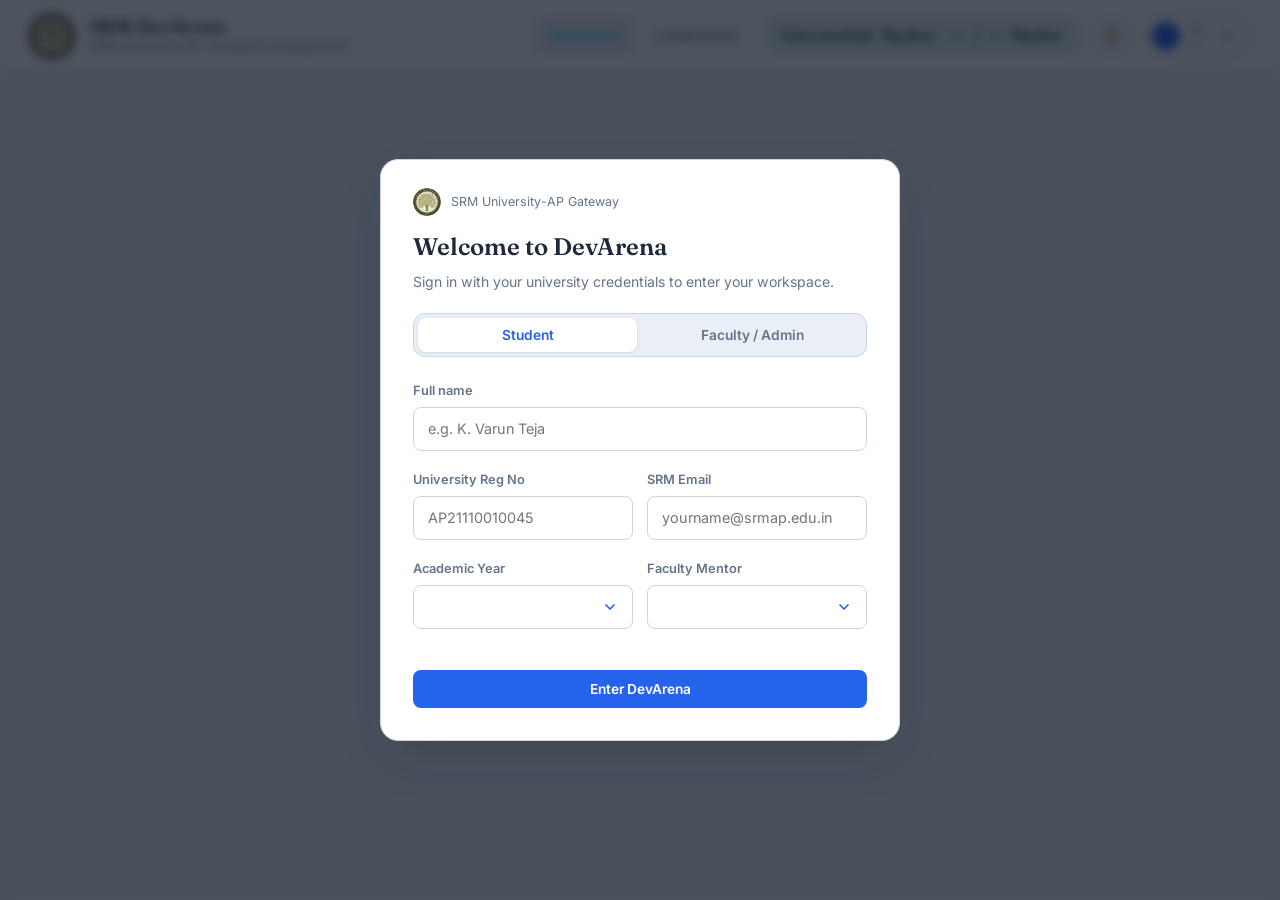
==== commit 23bf9f7f: "feat(portal): modularize workspaces, add admin console responsiveness, and refine student testing pi" ====
--- a/index.html
+++ b/index.html
@@ -1,13 +1,13 @@
 <!DOCTYPE html>
 <html lang="en">
 <head>
-<meta charset="UTF-8" />
-<meta name="viewport" content="width=device-width, initial-scale=1.0" />
-<title>SRM DevArena — Academic Workspace</title>
-<link rel="preconnect" href="https://fonts.googleapis.com" />
-<link rel="preconnect" href="https://fonts.gstatic.com" crossorigin />
-<link href="https://fonts.googleapis.com/css2?family=Fraunces:opsz,wght@9..144,500;9..144,600;9..144,700&family=Inter:wght@400;500;600;700&family=IBM+Plex+Mono:wght@400;500;600&display=swap" rel="stylesheet" />
-<link rel="stylesheet" href="css/style.css" />
+  <meta charset="UTF-8" />
+  <meta name="viewport" content="width=device-width, initial-scale=1.0" />
+  <title>SRM DevArena — Academic Workspace</title>
+  <link rel="preconnect" href="https://fonts.googleapis.com" />
+  <link rel="preconnect" href="https://fonts.gstatic.com" crossorigin />
+  <link href="https://fonts.googleapis.com/css2?family=Fraunces:opsz,wght@9..144,500;9..144,600;9..144,700&family=Inter:wght@400;500;600;700&family=IBM+Plex+Mono:wght@400;500;600&display=swap" rel="stylesheet" />
+  <link rel="stylesheet" href="css/style.css" />
 </head>
 <body data-page="index">
 
@@ -24,7 +24,7 @@
     <div class="header-right">
       <nav class="site-nav">
         <a href="index.html" class="active">Workspace</a>
-        <a href="leaderboard.html">Leaderboard</a>
+        <a href="student/leaderboard.html">Leaderboard</a>
       </nav>
 
       <div class="marks-chip" id="marksChip">
@@ -32,7 +32,7 @@
         <span class="marks-secondary font-mono" id="headerMarksSecondary" hidden>— raw points</span>
       </div>
 
-      <button class="theme-toggle" aria-label="Toggle theme">
+      <button class="theme-toggle" id="themeToggleBtn" aria-label="Toggle theme">
         <svg class="icon-sun" viewBox="0 0 24 24" fill="none" stroke="currentColor" stroke-width="2" stroke-linecap="round"><circle cx="12" cy="12" r="4"/><path d="M12 2v2M12 20v2M4.93 4.93l1.41 1.41M17.66 17.66l1.41-1.41M2 12h2M20 12h2M4.93 19.07l1.41-1.41M17.66 6.34l1.41-1.41"/></svg>
         <svg class="icon-moon" viewBox="0 0 24 24" fill="currentColor"><path d="M21 12.79A9 9 0 1 1 11.21 3 7 7 0 0 0 21 12.79z"/></svg>
       </button>
@@ -45,7 +45,7 @@
         </div>
         <button class="profile-menu-btn" id="profileMenuBtn" aria-label="Account menu">▾</button>
         <div class="profile-dropdown" id="profileDropdown">
-          <button id="switchTrackBtn" onclick="localStorage.removeItem('devarena.session'); window.location.reload();">Switch Track</button>
+          <button id="switchTrackBtn">Switch Track</button>
           <button id="logoutBtn" class="danger-item">Log out</button>
         </div>
       </div>
@@ -66,7 +66,7 @@
 
       <div class="role-tabs">
         <button type="button" class="role-tab active" data-role="student">Student</button>
-        <button type="button" class="role-tab" data-role="faculty">Faculty</button>
+        <button type="button" class="role-tab" data-role="faculty">Faculty / Admin</button>
       </div>
 
       <form class="onboarding-form" id="onboardingForm" novalidate>
@@ -111,21 +111,21 @@
           </div>
         </div>
 
-        <!-- Faculty fields with Password Gate -->
+        <!-- Faculty / Admin fields -->
         <div id="facultyFields" hidden>
           <div class="field">
             <label for="facultySelectField">Your Approved Account</label>
-            <select id="facultySelectField"></select>
+            <select id="facultySelectField" class="form-input"></select>
             <div class="field-error" id="facultySelectError"></div>
           </div>
+
           <div class="field">
             <label for="facultyEmailInput">SRM Email</label>
             <input type="email" id="facultyEmailInput" placeholder="name@srmap.edu.in" autocomplete="email" />
             <div class="field-error" id="facultyEmailError"></div>
           </div>
+
           <div class="field">
-            <!-- [UPDATED] Faculty set their own password on first login (self-activation).
-                 No admin-assigned password exists anymore. -->
             <label for="facultyPasswordInput">Access Password</label>
             <div class="password-wrapper">
               <input type="password" id="facultyPasswordInput" placeholder="First login sets your password" autocomplete="current-password" />
@@ -148,364 +148,8 @@
     </div>
   </div>
 
-  <!-- ============================= STUDENT WORKSPACE ============================= -->
-  <main class="workspace-shell" id="workspaceShell" hidden>
-    <div class="workspace-layout">
-
-      <section class="track-banner">
-        <div class="track-banner-copy">
-          <div class="eyebrow">Your Enrolled Track</div>
-          <h1 id="trackBannerName">—</h1>
-          <p id="trackBannerDesc">—</p>
-          <p id="trackBannerMentor" style="margin-top:4px;font-size:0.78rem;"></p>
-        </div>
-      </section>
-
-      <!-- Left Column: Challenges & Stepper -->
-      <aside class="workspace-left">
-        <div class="challenge-list-card card">
-          <div class="card-header"><h3>Challenges</h3></div>
-          <div id="challengeList"></div>
-        </div>
-
-        <div class="card">
-          <div class="card-header">
-            <h3 id="activeChallengeTitle">—</h3>
-            <span class="challenge-item-points font-mono" id="activeChallengePoints"></span>
-          </div>
-          <div class="card-body">
-            <ul class="stepper" id="stepper"></ul>
-          </div>
-        </div>
-      </aside>
-
-      <!-- Right Column: Specs, Code Editor, Test Runs, & Reflection -->
-      <section class="workspace-right">
-        <!-- Specs & Guidelines -->
-        <div class="card">
-          <div class="tabs">
-            <button class="tab-btn active" data-tab="problemStatementPanel">Problem Statement</button>
-            <button class="tab-btn" data-tab="guidelinesPanel">Execution Guidelines</button>
-          </div>
-
-          <div class="tab-panel active" id="problemStatementPanel">
-            <p class="statement-text" id="statementText">—</p>
-          </div>
-
-          <div class="tab-panel" id="guidelinesPanel">
-            <div class="guideline-grid">
-              <div class="guideline-stat"><div class="value font-mono" id="timeLimitStat">—</div><div class="label">Time Limit</div></div>
-              <div class="guideline-stat"><div class="value font-mono" id="memoryLimitStat">—</div><div class="label">Memory Limit</div></div>
-              <div class="guideline-stat"><div class="value font-mono" id="pointsStat">—</div><div class="label">Max Marks</div></div>
-            </div>
-            <p class="io-rules" id="ioRulesText">—</p>
-          </div>
-        </div>
-
-        <!-- Code Editor with Language Selector (C, C++, Python, Java) -->
-        <div class="card">
-          <div class="card-header">
-            <div style="display:flex; align-items:center; gap: 12px;">
-              <h3>Code Solution</h3>
-              <div class="lang-select-wrap">
-                <select id="langSelect" aria-label="Programming Language">
-                  <option value="c">C (gcc 11)</option>
-                  <option value="cpp">C++ (g++ 20)</option>
-                  <option value="python">Python 3.10</option>
-                  <option value="java">Java 17</option>
-                </select>
-              </div>
-            </div>
-
-            <div class="editor-toolbar">
-              <button type="button" class="btn btn-outline btn-sm file-btn">
-                <span id="uploadCodeBtnLabel">Upload File</span>
-                <input type="file" id="codeFileInput" accept=".c,.cpp,.py,.java" />
-              </button>
-              <button type="button" class="btn btn-forest btn-sm" id="runSampleTestsBtn">
-                ▶ Run Sample Tests
-              </button>
-            </div>
-          </div>
-          <div class="card-body">
-            <textarea class="code-editor" id="codeEditor" spellcheck="false"></textarea>
-
-            <!-- Test Cases Runner Console -->
-            <div class="test-run-console" id="testRunConsole">
-              <div class="test-run-console__header">
-                <span class="test-run-console__title">Sample Test Cases</span>
-                <span class="test-run-console__badge" id="testRunSummaryBadge">Ready</span>
-              </div>
-              <!-- [NOTE] renderStudentIoFields() injects the custom I/O textareas here.
-                   The submit pipeline reads them via #studentTestInput / #studentTestOutput. -->
-              <div class="test-run-cases" id="testRunResultsList"></div>
-            </div>
-          </div>
-        </div>
-
-        <!-- Reflection Card: Written Notes + Strict PDF Upload -->
-        <div class="card">
-          <div class="card-header">
-            <div>
-              <h3>Reflection</h3>
-              <p class="text-xs text-muted" style="margin:2px 0 0;">Provide your conceptual approach and attach an optional PDF document.</p>
-            </div>
-            <div class="editor-toolbar">
-              <button type="button" class="btn btn-outline btn-sm file-btn">
-                📎 Upload .pdf Document
-                <input type="file" id="pdfFileInput" accept=".pdf,application/pdf" />
-              </button>
-            </div>
-          </div>
-          <div class="card-body">
-            <textarea class="reflection-area" id="reflectionArea" placeholder="Explain your design thinking, edge cases handled, or where you ran into bottlenecks..."></textarea>
-            <div id="reflectionFileChipWrap" style="margin-top: 8px;" hidden>
-              <span class="file-chip" id="reflectionFileChip"></span>
-              <button type="button" id="removePdfBtn" style="background:none; border:none; color:var(--danger); cursor:pointer; font-size:0.8rem; margin-left:6px;">✕ Remove</button>
-            </div>
-
-            <div class="submission-actions" id="submissionActions" style="margin-top: 16px;">
-              <!-- [NOTE] id stays "submitBtn" — workspace.js submitSolution() targets this id. -->
-              <button class="btn btn-primary" id="submitBtn">Submit Solution &amp; Reflection</button>
-              <div id="reReviewWrap"></div>
-            </div>
-          </div>
-        </div>
-      </section>
-
-    </div>
-  </main>
-
-  <!-- ============================= FACULTY WORKSPACE ============================= -->
-  <main class="faculty-shell" id="facultyShell" hidden>
-    <div class="faculty-layout">
-
-      <section class="faculty-banner">
-        <div class="faculty-banner__info">
-          <div class="eyebrow" id="facultyGreeting">Faculty Oversight Console</div>
-          <h1 id="facultyBannerName">—</h1>
-          <p id="facultyBannerTitle">—</p>
-        </div>
-
-        <!-- [UPDATED] Filter bar: SECTION dropdown (was "ACTIVE CHALLENGE TRACK")
-             + new DAY dropdown to pick which day's challenge the table shows. -->
-        <div class="faculty-track-controls">
-          <div class="track-select-group">
-            <label for="facultyTrackSelect" class="text-xs" style="color: rgba(255,255,255,0.7); font-weight:600;">SECTION:</label>
-            <select id="facultyTrackSelect" class="faculty-select"></select>
-          </div>
-
-          <div class="track-select-group">
-            <label for="facultyDaySelect" class="text-xs" style="color: rgba(255,255,255,0.7); font-weight:600;">DAY:</label>
-            <select id="facultyDaySelect" class="faculty-select"></select>
-          </div>
-
-          <button type="button" class="btn btn-forest" id="openCreateTrackModalBtn">+ Create Challenge Track</button>
-        </div>
-      </section>
-
-      <div class="faculty-grid">
-        <aside class="faculty-left">
-          <div class="card">
-            <div class="card-header" style="justify-content: space-between;">
-              <div>
-                <h3>Tasks in Track</h3>
-                <span class="text-xs text-muted" id="facultyChallengeCount">—</span>
-              </div>
-              <button type="button" class="btn btn-primary btn-sm" id="openCreateTaskModalBtn">+ New Task</button>
-            </div>
-            <div id="facultyChallengeList"></div>
-          </div>
-
-          <div class="card card--alert" id="facultyReReviewCard">
-            <div class="card-header">
-              <h3>Student Re-Review Requests</h3>
-            </div>
-            <div class="card-body" id="facultyReReviewList">
-              <p class="text-xs text-muted">No pending re-review requests.</p>
-            </div>
-          </div>
-        </aside>
-
-        <section class="faculty-right">
-          <div class="card">
-            <div class="card-header faculty-task-header">
-              <div>
-                <h3 id="facultySelectedChallengeTitle">—</h3>
-                <p class="text-xs text-muted" id="facultySelectedChallengeSub">—</p>
-              </div>
-
-              <div class="task-ops">
-                <div class="deadline-pill">
-                  <label for="taskDeadlineInput">Deadline:</label>
-                  <input type="datetime-local" id="taskDeadlineInput" class="deadline-input" />
-                  <button type="button" class="btn btn-outline btn-sm" id="saveDeadlineBtn">Save</button>
-                </div>
-                <button type="button" class="btn btn-primary btn-sm" id="triggerAiReviewBtn">
-                  ⚡ Trigger Automated AI Review
-                </button>
-              </div>
-            </div>
-
-            <div class="table-container">
-              <table class="rank-table faculty-table">
-                <thead>
-                  <!-- [UPDATED] New "Files" column: "View File" links to the Drive file
-                       that holds the student's code AND the appended AI evaluation report. -->
-                  <tr>
-                    <th>Student</th>
-                    <th>Status / Stage</th>
-                    <th>Submitted</th>
-                    <th>Reflection PDF</th>
-                    <th>Files</th>
-                    <th style="text-align:right;">Awarded Marks</th>
-                    <th style="text-align:right;">Actions</th>
-                  </tr>
-                </thead>
-                <tbody id="facultySubmissionsBody"></tbody>
-              </table>
-            </div>
-          </div>
-
-          <!-- [UPDATED] Review drawer: now shows AI remarks parsed from the sheet
-               and a direct link to the Drive file (code + AI report live together). -->
-          <div class="card" id="facultyReviewDrawer" hidden>
-            <div class="card-header">
-              <h3 id="inspectStudentName">Student Code &amp; Reflection Inspect</h3>
-              <button type="button" class="btn btn-outline btn-sm" id="closeDrawerBtn">Close</button>
-            </div>
-            <div class="card-body">
-
-              <!-- [NEW] Link to the single Drive file holding code + AI report -->
-              <a id="inspectViewFileBtn" class="btn btn-outline btn-sm" target="_blank" rel="noopener"
-                 style="display:none; margin-bottom:10px;">🔗 Open Drive File (Code + AI Report)</a>
-
-              <!-- [NEW] AI evaluation summary pulled from AI_Remarks column -->
-              <pre id="inspectAiNotes" style="display:none; background:var(--bg-surface); border:1px solid var(--border-light);
-                   border-radius:8px; padding:12px; font-size:0.75rem; white-space:pre-wrap; margin-bottom:10px;"></pre>
-
-              <div class="field">
-                <label>Submitted Code:</label>
-                <textarea class="code-editor" id="inspectCode" readonly style="min-height: 180px;"></textarea>
-              </div>
-              <div class="field" style="margin-top: 12px;">
-                <label>Attached Reflection File:</label>
-                <span class="file-chip" id="inspectPdfChip"></span>
-              </div>
-              <div class="submission-actions" style="margin-top: 14px;">
-                <div style="display:flex; align-items:center; gap: 8px;">
-                  <label for="facultyGradeInput" style="font-size:0.82rem; font-weight:600;">Assign Raw Points (0-10):</label>
-                  <input type="number" id="facultyGradeInput" min="0" max="10" step="0.5" style="width: 80px; padding: 6px 10px; border-radius: 6px; border: 1px solid var(--border);" />
-                </div>
-                <button type="button" class="btn btn-forest btn-sm" id="facultySaveGradeBtn">Approve &amp; Evaluate</button>
-              </div>
-            </div>
-          </div>
-        </section>
-      </div>
-
-    </div>
-  </main>
-
-  <!-- ============================= MODAL: CREATE TRACK ============================= -->
-  <div class="modal-overlay" id="createTrackModal" hidden>
-    <div class="onboarding-card">
-      <div class="onboarding-head">
-        <!-- [UPDATED] Tracks are now section-aware (e.g. Code2Think · AIML-F). -->
-        <h2>Create Challenge Track</h2>
-        <p>Design a section-wise cohort track for a specific academic year.</p>
-      </div>
-      <form class="onboarding-form" id="createTrackForm">
-        <div class="field">
-          <label for="newTrackName">Track Name</label>
-          <input type="text" id="newTrackName" placeholder="e.g. Code2Think" required />
-        </div>
-
-        <!-- [NEW] Section field — combined with the name in dropdowns as "Name · Section" -->
-        <div class="field">
-          <label for="newTrackSection">Section</label>
-          <input type="text" id="newTrackSection" placeholder="e.g. AIML-F or CS-C" required />
-        </div>
-
-        <div class="field">
-          <label for="newTrackYear">Target Academic Year</label>
-          <select id="newTrackYear" required></select>
-        </div>
-        <div class="field">
-          <label for="newTrackDesc">Short Description</label>
-          <textarea id="newTrackDesc" rows="2" placeholder="e.g. Foundational problem-solving for first-year engineers..." required></textarea>
-        </div>
-        <div class="mini-dialog-actions">
-          <button type="button" class="btn btn-outline btn-sm" id="closeCreateTrackBtn">Cancel</button>
-          <button type="submit" class="btn btn-forest btn-sm">Create Track</button>
-        </div>
-      </form>
-    </div>
-  </div>
-
-  <!-- ============================= MODAL: CREATE TASK ============================= -->
-  <div class="modal-overlay" id="createTaskModal" hidden>
-    <div class="onboarding-card" style="max-width: 620px;">
-      <div class="onboarding-head">
-        <h2>Add New Task / Challenge</h2>
-        <p>Schedule a new problem for the active track with specific deadlines.</p>
-      </div>
-      <form class="onboarding-form" id="createTaskForm">
-        <div class="field">
-          <label for="newTaskTitle">Task Title</label>
-          <input type="text" id="newTaskTitle" placeholder="e.g. Binary Search Tree Insertion" required />
-        </div>
-
-        <div class="field-row">
-          <div class="field">
-            <label for="newTaskPoints">Raw Points</label>
-            <input type="number" id="newTaskPoints" value="10" min="1" max="100" required />
-          </div>
-          <div class="field">
-            <label for="newTaskDeadline">Submission Deadline</label>
-            <input type="datetime-local" id="newTaskDeadline" required />
-          </div>
-        </div>
-
-        <div class="field">
-          <label for="newTaskStatement">Problem Statement</label>
-          <textarea id="newTaskStatement" rows="3" placeholder="Describe the task specifications and expected behavior..." required></textarea>
-        </div>
-
-        <div class="field-row">
-          <div class="field">
-            <label for="newTaskInput">Sample Input</label>
-            <textarea id="newTaskInput" rows="2" placeholder="5&#10;10 20 30 40 50" required></textarea>
-          </div>
-          <div class="field">
-            <label for="newTaskOutput">Expected Output</label>
-            <textarea id="newTaskOutput" rows="2" placeholder="Found: 30" required></textarea>
-          </div>
-        </div>
-
-        <div class="mini-dialog-actions">
-          <button type="button" class="btn btn-outline btn-sm" id="closeCreateTaskBtn">Cancel</button>
-          <button type="submit" class="btn btn-primary btn-sm">Add Task</button>
-        </div>
-      </form>
-    </div>
-  </div>
-
-  <!-- ============================= Re-Review Dialog ============================= -->
-  <div class="mini-dialog-overlay" id="reReviewOverlay" hidden>
-    <div class="mini-dialog">
-      <h3>Request Faculty Re-Review</h3>
-      <p>Explain why your submission merits re-evaluation.</p>
-      <textarea id="reReviewJustification" placeholder="e.g. I handled the negative sign edge case correctly in my code…"></textarea>
-      <div class="mini-dialog-actions">
-        <button class="btn btn-outline btn-sm" id="reReviewCancelBtn">Cancel</button>
-        <button class="btn btn-danger-outline btn-sm" id="reReviewSubmitBtn">Submit Request</button>
-      </div>
-    </div>
-  </div>
-
   <div class="toast" id="toast"></div>
 
-  <script type="module" src="js/main.js?v=2.1"></script>
+  <script type="module" src="js/main.js"></script>
 </body>
 </html>
--- a/css/style.css
+++ b/css/style.css
@@ -1,6 +1,6 @@
 /* ==========================================================================
    SRM DevArena — Global Stylesheet (css/style.css)
-   Clean, consolidated architecture for student & faculty dashboards
+   Includes Design Tokens, Topbar, Modals, Onboarding Gateway & Universal Forms
    ========================================================================== */
 
 /* --------------------------------------------------------------------------
@@ -12,10 +12,10 @@
   --surface-alt: #f8fafc;
   --surface-sunken: #eaeff5;
   --border: #cbd5e1;
-  --border-strong: #a9b8ca;
+  --border-strong: #94a3b8;
   --text: #1e293b;
-  --text-muted: #5b6b82;
-  --text-faint: #8798ac;
+  --text-muted: #64748b;
+  --text-faint: #94a3b8;
   --accent-navy: #1e3a5f;
   --accent-navy-strong: #142943;
   --accent-forest: #1f5c4a;
@@ -27,13 +27,13 @@
   --warning-tint: #fbf0dd;
   --success: #1f7a4d;
   --success-tint: #e4f4ea;
-  --focus-ring: #3f7ac9;
+  --focus-ring: #2563eb;
 
   --radius-sm: 8px;
   --radius-md: 12px;
   --radius-lg: 18px;
-  --shadow-card: 0 1px 2px rgba(15, 23, 42, 0.05), 0 10px 26px -14px rgba(15, 23, 42, 0.18);
-  --shadow-modal: 0 24px 60px -20px rgba(15, 23, 42, 0.35);
+  --shadow-card: 0 1px 3px rgba(15, 23, 42, 0.08), 0 10px 26px -14px rgba(15, 23, 42, 0.18);
+  --shadow-modal: 0 20px 48px -12px rgba(15, 23, 42, 0.25);
 
   --font-display: "Fraunces", "Iowan Old Style", "Palatino Linotype", serif;
   --font-body: "Inter", "Segoe UI", -apple-system, BlinkMacSystemFont, sans-serif;
@@ -49,7 +49,7 @@
   --surface-alt: #0f1728;
   --surface-sunken: #0a101d;
   --border: #24304a;
-  --border-strong: #34456a;
+  --border-strong: #384d75;
   --text: #e7ecf6;
   --text-muted: #97a5bd;
   --text-faint: #6a7996;
@@ -64,14 +64,14 @@
   --warning-tint: #2b230f;
   --success: #5fd39f;
   --success-tint: #10261c;
-  --shadow-card: 0 1px 2px rgba(0, 0, 0, 0.35), 0 10px 26px -14px rgba(0, 0, 0, 0.55);
-  --shadow-modal: 0 24px 60px -20px rgba(0, 0, 0, 0.65);
+  --shadow-card: 0 1px 3px rgba(0, 0, 0, 0.4), 0 10px 26px -14px rgba(0, 0, 0, 0.65);
+  --shadow-modal: 0 24px 60px -20px rgba(0, 0, 0, 0.75);
 }
 
 /* --------------------------------------------------------------------------
    2. RESET & BASE ELEMENTS
    -------------------------------------------------------------------------- */
-* {
+*, *::before, *::after {
   box-sizing: border-box;
 }
 
@@ -130,11 +130,96 @@
   font-variant-numeric: tabular-nums;
 }
 
+.card {
+  background: var(--surface);
+  border: 1px solid var(--border);
+  border-radius: var(--radius-lg);
+  box-shadow: var(--shadow-card);
+}
+
 /* --------------------------------------------------------------------------
-   3. TOPBAR NAVIGATION HEADER
+   3. BUTTONS
+   -------------------------------------------------------------------------- */
+.btn {
+  display: inline-flex;
+  align-items: center;
+  justify-content: center;
+  gap: 8px;
+  padding: 10px 18px;
+  font-size: 0.86rem;
+  font-weight: 600;
+  border-radius: var(--radius-sm);
+  border: 1px solid transparent;
+  transition: transform 0.06s ease, filter var(--transition-fast), background-color var(--transition-fast);
+}
+
+.btn:active {
+  transform: translateY(1px);
+}
+
+.btn-primary {
+  background: #2563eb;
+  color: #fff;
+}
+
+.btn-primary:hover {
+  background: #1d4ed8;
+}
+
+.btn-primary:disabled {
+  opacity: 0.5;
+  cursor: not-allowed;
+}
+
+.btn-forest {
+  background: var(--accent-forest);
+  color: #fff;
+}
+
+.btn-forest:hover {
+  background: var(--accent-forest-strong);
+}
+
+.btn-outline {
+  background: transparent;
+  border-color: var(--border-strong);
+  color: var(--text);
+}
+
+.btn-outline:hover {
+  background: var(--surface-sunken);
+}
+
+.btn-danger-outline {
+  background: transparent;
+  border-color: var(--danger);
+  color: var(--danger);
+}
+
+.btn-danger-outline:hover {
+  background: var(--danger-tint);
+}
+
+.btn-block {
+  width: 100%;
+}
+
+.btn-xs {
+  padding: 4px 10px;
+  font-size: 0.75rem;
+  border-radius: 6px;
+}
+
+.btn-sm {
+  padding: 7px 12px;
+  font-size: 0.8rem;
+}
+
+/* --------------------------------------------------------------------------
+   4. TOPBAR NAVIGATION HEADER
    -------------------------------------------------------------------------- */
 .app-header {
-  min-height: 74px;
+  min-height: 72px;
   display: flex;
   align-items: center;
   justify-content: space-between;
@@ -155,8 +240,8 @@
 }
 
 .brand-seal {
-  width: 52px;
-  height: 52px;
+  width: 48px;
+  height: 48px;
   border-radius: 50%;
   flex-shrink: 0;
   object-fit: cover;
@@ -169,7 +254,7 @@
 
 .brand-name {
   font-family: var(--font-display);
-  font-size: 1.18rem;
+  font-size: 1.15rem;
   font-weight: 600;
   letter-spacing: 0.01em;
   color: var(--text);
@@ -177,7 +262,7 @@
 }
 
 .brand-sub {
-  font-size: 0.78rem;
+  font-size: 0.76rem;
   color: var(--text-muted);
   white-space: nowrap;
   overflow: hidden;
@@ -197,17 +282,17 @@
 }
 
 .site-nav a {
-  font-size: 0.82rem;
+  font-size: 0.84rem;
   font-weight: 600;
   color: var(--text-muted);
-  padding: 8px 12px;
+  padding: 8px 14px;
   border-radius: var(--radius-sm);
   transition: color var(--transition-fast), background-color var(--transition-fast);
 }
 
 .site-nav a.active,
 .site-nav a:hover {
-  color: var(--accent-navy);
+  color: #38bdf8;
   background: var(--surface-sunken);
 }
 
@@ -234,10 +319,9 @@
   color: var(--text-muted);
 }
 
-/* Theme Toggle Button */
 .theme-toggle {
-  width: 40px;
-  height: 40px;
+  width: 38px;
+  height: 38px;
   border-radius: 50%;
   border: 1px solid var(--border);
   background: var(--surface-alt);
@@ -252,8 +336,8 @@
 }
 
 .theme-toggle svg {
-  width: 20px;
-  height: 20px;
+  width: 18px;
+  height: 18px;
 }
 
 .theme-toggle .icon-sun {
@@ -273,44 +357,6 @@
 :root[data-theme="dark"] .theme-toggle .icon-moon {
   display: block;
 }
-
-/* Consistent Native Select / Dropdown Styling */
-select.form-control,
-.form-group select {
-  width: 100%;
-  height: 44px;
-  padding: 8px 36px 8px 14px;
-  font-size: 0.95rem;
-  font-family: inherit;
-  color: var(--text-primary, #f1f5f9);
-  background-color: var(--bg-surface, #1e293b);
-  border: 1px solid var(--border-color, #334155);
-  border-radius: 8px;
-  appearance: none;
-  -webkit-appearance: none;
-  -moz-appearance: none;
-  background-image: url("data:image/svg+xml,%3Csvg xmlns='http://www.w3.org/2000/svg' fill='none' viewBox='0 0 24 24' stroke='%2394a3b8'%3E%3Cpath stroke-linecap='round' stroke-linejoin='round' stroke-width='2' d='M19 9l-7 7-7-7'%3E%3C/path%3E%3C/svg%3E");
-  background-repeat: no-repeat;
-  background-position: right 12px center;
-  background-size: 16px 16px;
-  cursor: pointer;
-  transition: border-color 0.2s ease, box-shadow 0.2s ease;
-}
-
-select.form-control:focus,
-.form-group select:focus {
-  outline: none;
-  border-color: var(--primary-accent, #3b82f6);
-  box-shadow: 0 0 0 3px rgba(59, 130, 246, 0.2);
-}
-
-select.form-control option,
-.form-group select option {
-  background-color: var(--bg-surface, #1e293b);
-  color: var(--text-primary, #f1f5f9);
-  padding: 8px;
-}
-
 
 /* Profile Badge & Dropdown */
 .profile-badge {
@@ -325,10 +371,10 @@
 }
 
 .profile-avatar {
-  width: 30px;
-  height: 30px;
+  width: 28px;
+  height: 28px;
   border-radius: 50%;
-  background: var(--accent-navy);
+  background: #2563eb;
   color: #fff;
   display: flex;
   align-items: center;
@@ -358,8 +404,15 @@
   background: transparent;
   color: var(--text-muted);
   font-size: 0.72rem;
-  padding: 4px 8px;
+  width: 28px;
+  height: 28px;
+  padding: 0;
+  display: flex;
+  align-items: center;
+  justify-content: center;
   border-radius: var(--radius-sm);
+  cursor: pointer;
+  transition: background-color var(--transition-fast), color var(--transition-fast);
 }
 
 .profile-menu-btn:hover {
@@ -374,12 +427,12 @@
   background: var(--surface);
   border: 1px solid var(--border);
   border-radius: var(--radius-md);
-  box-shadow: var(--shadow-modal);
+  box-shadow: 0 10px 30px rgba(15, 23, 42, 0.2);
   min-width: 200px;
   padding: 6px;
   display: none;
   z-index: 60;
-  animation: dropIn var(--transition-fast) forwards;
+  animation: dropIn 0.15s ease forwards;
 }
 
 .profile-dropdown.open {
@@ -391,17 +444,15 @@
 .profile-dropdown button {
   width: 100%;
   text-align: left;
-  padding: 9px 12px;
+  padding: 9px 13px;
   border: none;
   background: transparent;
   border-radius: var(--radius-sm);
   font-size: 0.84rem;
   font-weight: 500;
   color: var(--text);
-  display: flex;
-  align-items: center;
-  gap: 8px;
-  transition: background-color var(--transition-fast), color var(--transition-fast);
+  cursor: pointer;
+  transition: all var(--transition-fast);
 }
 
 .profile-dropdown button:hover {
@@ -412,9 +463,7 @@
 .profile-dropdown button.danger-item {
   color: var(--danger);
   border-top: 1px solid var(--border);
-  border-radius: 0 0 var(--radius-sm) var(--radius-sm);
   margin-top: 4px;
-  padding-top: 10px;
 }
 
 .profile-dropdown button.danger-item:hover {
@@ -423,90 +472,154 @@
 }
 
 @keyframes dropIn {
-  from {
-    opacity: 0;
-    transform: translateY(-4px);
-  }
-  to {
-    opacity: 1;
-    transform: translateY(0);
-  }
+  from { opacity: 0; transform: translateY(-4px); }
+  to { opacity: 1; transform: translateY(0); }
 }
 
 /* --------------------------------------------------------------------------
-   4. BUTTONS
+   5. ONBOARDING GATEWAY MODAL & TABS
    -------------------------------------------------------------------------- */
-.btn {
-  display: inline-flex;
+.modal-overlay {
+  position: fixed;
+  inset: 0;
+  background: rgba(11, 18, 32, 0.72);
+  backdrop-filter: blur(5px);
+  -webkit-backdrop-filter: blur(5px);
+  display: flex;
   align-items: center;
   justify-content: center;
+  padding: 24px;
+  z-index: 100;
+}
+
+.modal-overlay[hidden] {
+  display: none !important;
+}
+
+.onboarding-card {
+  background: var(--surface);
+  border-radius: var(--radius-lg);
+  box-shadow: var(--shadow-modal);
+  width: 100%;
+  max-width: 520px;
+  max-height: 90vh;
+  overflow-y: auto;
+  border: 1px solid var(--border);
+  animation: dropIn 0.2s ease forwards;
+}
+
+.onboarding-head {
+  padding: 28px 32px 0;
+}
+
+.onboarding-eyebrow-row {
+  display: flex;
+  align-items: center;
+  gap: 10px;
+  margin-bottom: 12px;
+}
+
+.onboarding-head h2 {
+  font-size: 1.5rem;
+  margin-bottom: 6px;
+}
+
+.onboarding-head p {
+  color: var(--text-muted);
+  font-size: 0.88rem;
+  margin: 0;
+}
+
+.role-tabs {
+  display: flex;
+  gap: 6px;
+  margin: 20px 32px 0;
+  background: var(--surface-sunken);
+  padding: 4px;
+  border-radius: var(--radius-md);
+  border: 1px solid var(--border);
+}
+
+.role-tab {
+  flex: 1;
+  border: none;
+  background: transparent;
+  padding: 9px;
+  border-radius: var(--radius-sm);
+  font-weight: 600;
+  font-size: 0.86rem;
+  color: var(--text-muted);
+  cursor: pointer;
+  transition: all var(--transition-fast);
+}
+
+.role-tab:hover:not(.active) {
+  color: var(--text);
+}
+
+.role-tab.active {
+  background: var(--surface);
+  color: #2563eb;
+  box-shadow: 0 1px 3px rgba(0, 0, 0, 0.1);
+}
+
+:root[data-theme="dark"] .role-tabs {
+  background: #0a101d;
+  border-color: #1e2d4a;
+}
+
+:root[data-theme="dark"] .role-tab.active {
+  background: #1e293b;
+  color: #38bdf8;
+  box-shadow: 0 1px 3px rgba(0, 0, 0, 0.4);
+}
+
+.onboarding-form {
+  padding: 24px 32px 32px;
+  display: flex;
+  flex-direction: column;
+  gap: 16px;
+}
+
+.onboarding-actions {
+  display: flex;
+  flex-direction: column;
   gap: 8px;
-  padding: 10px 18px;
-  font-size: 0.86rem;
-  font-weight: 600;
+  margin-top: 6px;
+}
+
+.route-preview {
+  display: none;
+  padding: 10px 14px;
   border-radius: var(--radius-sm);
-  border: 1px solid transparent;
-  transition: transform 0.06s ease, filter var(--transition-fast), background-color var(--transition-fast);
-}
-
-.btn:active {
-  transform: translateY(1px);
-}
-
-.btn-primary {
-  background: var(--accent-navy);
-  color: #fff;
-}
-
-.btn-primary:hover {
-  background: var(--accent-navy-strong);
-}
-
-.btn-primary:disabled {
-  opacity: 0.5;
-  cursor: not-allowed;
-}
-
-.btn-forest {
-  background: var(--accent-forest);
-  color: #fff;
-}
-
-.btn-forest:hover {
-  background: var(--accent-forest-strong);
-}
-
-.btn-outline {
-  background: transparent;
-  border-color: var(--border-strong);
-  color: var(--text);
-}
-
-.btn-outline:hover {
-  background: var(--surface-sunken);
-}
-
-.btn-danger-outline {
-  background: transparent;
-  border-color: var(--danger);
+  background: var(--accent-forest-tint);
+  border: 1px solid var(--border);
+  font-size: 0.82rem;
+  color: var(--accent-forest-strong);
+  align-items: center;
+  gap: 8px;
+}
+
+.route-preview.visible {
+  display: flex;
+}
+
+.form-banner {
+  display: none;
+  padding: 10px 14px;
+  border-radius: var(--radius-sm);
+  font-size: 0.8rem;
+  background: var(--danger-tint);
   color: var(--danger);
-}
-
-.btn-danger-outline:hover {
-  background: var(--danger-tint);
-}
-
-.btn-block {
-  width: 100%;
-}
-
-.btn-sm {
-  padding: 7px 12px;
-  font-size: 0.78rem;
+  border: 1px solid rgba(239, 68, 68, 0.3);
+}
+
+.form-banner.visible {
+  display: block;
 }
 
 /* --------------------------------------------------------------------------
-   5. FORMS, FIELDS, & UNIVERSAL CUSTOM SELECT ENGINE
+   6. FORM INPUTS & UNIFIED DROPDOWNS (No Repeating Chevrons)
    -------------------------------------------------------------------------- */
 .field {
   display: flex;
@@ -529,31 +642,124 @@
 .field-error {
   font-size: 0.75rem;
   color: var(--danger);
-  min-height: 1em;
+  min-height: 1.1em;
 }
 
 .field-hint {
   font-size: 0.75rem;
   color: var(--text-faint);
-}
-
+  margin: 0;
+}
+
+/* Shared input / select styling */
 .field input,
-.field textarea {
+.field textarea,
+.field select,
+.onboarding-form select {
   font-family: var(--font-body);
   font-size: 0.9rem;
-  padding: 10px 12px;
+  padding: 0 14px;
+  height: 44px;
   border-radius: var(--radius-sm);
-  border: 1px solid var(--border);
-  background: var(--surface-alt);
+  border: 1.5px solid var(--border);
+  background-color: var(--surface);
   color: var(--text);
   width: 100%;
-  transition: border-color var(--transition-fast), background-color var(--transition-fast);
+  box-sizing: border-box;
+  transition: border-color var(--transition-fast), box-shadow var(--transition-fast);
+}
+
+.field textarea {
+  height: auto;
+  padding: 10px 14px;
 }
 
 .field input:focus,
 .field textarea:focus {
-  border-color: var(--focus-ring);
-  background: var(--surface);
+  outline: none;
+  border-color: #2563eb;
+  box-shadow: 0 0 0 3px rgba(37, 99, 235, 0.16);
+}
+
+/* ── Specific Fix: Strictly Non-Repeating Background Chevron on ALL Dropdowns ── */
+.field select,
+.onboarding-form select,
+#yearSelect,
+#mentorSelect,
+#facultySelectField {
+  -webkit-appearance: none !important;
+  -moz-appearance: none !important;
+  appearance: none !important;
+  cursor: pointer !important;
+  padding-right: 40px !important;
+  background-color: var(--surface) !important;
+  background-image: url("data:image/svg+xml,%3Csvg xmlns='http://www.w3.org/2000/svg' viewBox='0 0 24 24' fill='none' stroke='%232563eb' stroke-width='2.5' stroke-linecap='round' stroke-linejoin='round'%3E%3Cpolyline points='6 9 12 15 18 9'%3E%3C/polyline%3E%3C/svg%3E") !important;
+  background-repeat: no-repeat !important;
+  background-position: calc(100% - 14px) center !important;
+  background-size: 16px 16px !important;
+}
+
+.field select:hover,
+.onboarding-form select:hover {
+  border-color: var(--border-strong) !important;
+}
+
+.field select:focus,
+.onboarding-form select:focus,
+#yearSelect:focus,
+#mentorSelect:focus,
+#facultySelectField:focus {
+  outline: none !important;
+  border-color: #2563eb !important;
+  box-shadow: 0 0 0 3px rgba(37, 99, 235, 0.18) !important;
+  /* Retain non-repeat and size flags on focus */
+  background-repeat: no-repeat !important;
+  background-position: calc(100% - 14px) center !important;
+  background-size: 16px 16px !important;
+}
+
+.field select option,
+.onboarding-form select option {
+  font-family: var(--font-body);
+  font-size: 0.9rem;
+  background-color: var(--surface);
+  color: var(--text);
+  padding: 10px 14px;
+}
+
+.field select option:disabled,
+.onboarding-form select option:disabled {
+  color: var(--text-muted);
+  font-style: italic;
+}
+
+/* ── Dark Mode Overrides ── */
+:root[data-theme="dark"] .field input,
+:root[data-theme="dark"] .field textarea,
+:root[data-theme="dark"] .field select,
+:root[data-theme="dark"] .onboarding-form select {
+  background-color: #0f1728 !important;
+  color: #e7ecf6 !important;
+  border-color: #24304a !important;
+}
+
+:root[data-theme="dark"] .field select,
+:root[data-theme="dark"] .onboarding-form select {
+  background-image: url("data:image/svg+xml,%3Csvg xmlns='http://www.w3.org/2000/svg' viewBox='0 0 24 24' fill='none' stroke='%2338bdf8' stroke-width='2.5' stroke-linecap='round' stroke-linejoin='round'%3E%3Cpolyline points='6 9 12 15 18 9'%3E%3C/polyline%3E%3C/svg%3E") !important;
+}
+
+:root[data-theme="dark"] .field input:focus,
+:root[data-theme="dark"] .field textarea:focus,
+:root[data-theme="dark"] .field select:focus,
+:root[data-theme="dark"] .onboarding-form select:focus {
+  border-color: #38bdf8 !important;
+  box-shadow: 0 0 0 3px rgba(56, 189, 248, 0.22) !important;
+}
+
+:root[data-theme="dark"] .field select option,
+:root[data-theme="dark"] .onboarding-form select option {
+  background-color: #0f1728;
+  color: #e7ecf6;
 }
 
 /* Password Toggle Wrapper */
@@ -589,1159 +795,55 @@
   color: var(--text);
 }
 
-/* Custom Dropdown Container */
-.custom-select-wrapper {
-  position: relative;
-  width: 100%;
-}
-
-.custom-select-wrapper.custom-select--compact {
-  width: auto;
-  min-width: 150px;
-}
-
-.custom-select-trigger {
-  width: 100%;
-  display: flex;
-  align-items: center;
-  justify-content: space-between;
-  gap: 10px;
-  padding: 9px 14px;
-  background: var(--surface-alt);
-  border: 1px solid var(--border);
-  border-radius: var(--radius-sm);
-  color: var(--text);
-  font-family: var(--font-body);
-  font-size: 0.86rem;
-  font-weight: 500;
-  text-align: left;
-  cursor: pointer;
-  transition: all var(--transition-fast);
-}
-
-.custom-select-trigger::after {
-  content: "";
-  width: 14px;
-  height: 14px;
-  background-image: url("data:image/svg+xml,%3Csvg xmlns='http://www.w3.org/2000/svg' width='16' height='16' viewBox='0 0 24 24' fill='none' stroke='%235b6b82' stroke-width='2' stroke-linecap='round' stroke-linejoin='round'%3E%3Cpolyline points='6 9 12 15 18 9'%3E%3C/polyline%3E%3C/svg%3E");
-  background-repeat: no-repeat;
-  background-position: center;
-  transition: transform var(--transition-fast);
-  flex-shrink: 0;
-}
-
-.custom-select-wrapper.is-open .custom-select-trigger::after {
-  transform: rotate(180deg);
-}
-
-.custom-select-trigger:hover {
-  background: var(--surface);
-  border-color: var(--border-strong);
-}
-
-.custom-select-wrapper.is-open .custom-select-trigger {
-  border-color: var(--focus-ring);
-  background: var(--surface);
-  box-shadow: 0 0 0 3px var(--accent-forest-tint);
-}
-
-/* Floating Custom Options Menu */
-.custom-select-menu {
-  position: absolute;
-  top: calc(100% + 6px);
-  left: 0;
-  right: 0;
-  background: var(--surface);
-  border: 1px solid var(--border);
-  border-radius: var(--radius-md);
-  box-shadow: var(--shadow-modal);
-  max-height: 230px;
-  overflow-y: auto;
-  z-index: 100;
-  padding: 6px;
-  display: none;
-  animation: dropIn var(--transition-fast) forwards;
-}
-
-.custom-select-wrapper.is-open .custom-select-menu {
-  display: block;
-}
-
-.custom-select-option {
-  padding: 8px 12px;
-  border-radius: var(--radius-sm);
-  font-size: 0.84rem;
-  color: var(--text);
-  cursor: pointer;
-  transition: background-color var(--transition-fast), color var(--transition-fast);
-}
-
-.custom-select-option:hover {
-  background: var(--surface-sunken);
-  color: var(--accent-navy);
-}
-
-.custom-select-option.is-selected {
-  background: var(--accent-forest-tint);
-  color: var(--accent-forest-strong);
-  font-weight: 600;
-}
-
-/* Dark Mode and Faculty Console Header Overrides */
-:root[data-theme="dark"] .custom-select-trigger::after {
-  background-image: url("data:image/svg+xml,%3Csvg xmlns='http://www.w3.org/2000/svg' width='16' height='16' viewBox='0 0 24 24' fill='none' stroke='%2397a5bd' stroke-width='2' stroke-linecap='round' stroke-linejoin='round'%3E%3Cpolyline points='6 9 12 15 18 9'%3E%3C/polyline%3E%3C/svg%3E");
-}
-
-.custom-select--faculty .custom-select-trigger {
-  background: rgba(15, 23, 42, 0.75);
-  border-color: rgba(255, 255, 255, 0.25);
-  color: #fff;
-  min-width: 250px;
-}
-
-.custom-select--faculty .custom-select-trigger::after {
-  background-image: url("data:image/svg+xml,%3Csvg xmlns='http://www.w3.org/2000/svg' width='16' height='16' viewBox='0 0 24 24' fill='none' stroke='%23ffffff' stroke-width='2' stroke-linecap='round' stroke-linejoin='round'%3E%3Cpolyline points='6 9 12 15 18 9'%3E%3C/polyline%3E%3C/svg%3E");
-}
-
-.custom-select--faculty .custom-select-menu {
-  background: #111d33;
-  border-color: #243552;
-}
-
-.custom-select--faculty .custom-select-option {
-  color: #e2e8f0;
-}
-
-.custom-select--faculty .custom-select-option:hover {
-  background: #1b2e4f;
-  color: #fff;
-}
-
 /* --------------------------------------------------------------------------
-   6. ONBOARDING & MINI MODALS
-   -------------------------------------------------------------------------- */
-.modal-overlay {
-  position: fixed;
-  inset: 0;
-  background: rgba(11, 18, 32, 0.55);
-  display: flex;
-  align-items: center;
-  justify-content: center;
-  padding: 24px;
-  z-index: 100;
-}
-
-.modal-overlay[hidden] {
-  display: none;
-}
-
-.onboarding-card {
-  background: var(--surface);
-  border-radius: var(--radius-lg);
-  box-shadow: var(--shadow-modal);
-  width: 100%;
-  max-width: 560px;
-  max-height: 90vh;
-  overflow-y: auto;
-  border: 1px solid var(--border);
-}
-
-.onboarding-head {
-  padding: 28px 32px 0;
-}
-
-.onboarding-eyebrow-row {
-  display: flex;
-  align-items: center;
-  gap: 10px;
-  margin-bottom: 14px;
-}
-
-.onboarding-head h2 {
-  font-size: 1.5rem;
-  margin-bottom: 6px;
-}
-
-.onboarding-head p {
-  color: var(--text-muted);
-  font-size: 0.88rem;
-  margin: 0;
-}
-
-.role-tabs {
-  display: flex;
-  gap: 8px;
-  margin: 20px 32px 0;
-  background: var(--surface-sunken);
-  padding: 4px;
-  border-radius: var(--radius-md);
-  border: 1px solid var(--border);
-}
-
-.role-tab {
-  flex: 1;
-  border: none;
-  background: transparent;
-  padding: 10px;
-  border-radius: var(--radius-sm);
-  font-weight: 600;
-  font-size: 0.86rem;
-  color: var(--text-muted);
-  transition: all var(--transition-fast);
-}
-
-.role-tab:hover:not(.active) {
-  color: var(--text);
-  background: rgba(148, 163, 184, 0.08);
-}
-
-.role-tab.active {
-  background: var(--surface);
-  color: var(--accent-navy);
-  box-shadow: var(--shadow-card);
-}
-
-:root[data-theme="dark"] .role-tabs {
-  background: #0a101d;
-  border-color: #1e2d4a;
-}
-
-:root[data-theme="dark"] .role-tab.active {
-  background: #1e293b;
-  color: #93c5fd;
-  box-shadow: 0 1px 3px rgba(0, 0, 0, 0.4);
-}
-
-.onboarding-form {
-  padding: 24px 32px 32px;
-  display: flex;
-  flex-direction: column;
-  gap: 16px;
-}
-
-.onboarding-actions {
-  display: flex;
-  flex-direction: column;
-  gap: 8px;
-  margin-top: 6px;
-}
-
-.route-preview {
-  display: none;
-  padding: 12px 14px;
-  border-radius: var(--radius-sm);
-  background: var(--accent-forest-tint);
-  border: 1px solid var(--border);
-  font-size: 0.82rem;
-  color: var(--accent-forest-strong);
-  align-items: center;
-  gap: 8px;
-}
-
-.route-preview.visible {
-  display: flex;
-}
-
-.form-banner {
-  display: none;
-  padding: 10px 14px;
-  border-radius: var(--radius-sm);
-  font-size: 0.8rem;
-  background: var(--danger-tint);
-  color: var(--danger);
-}
-
-.form-banner.visible {
-  display: block;
-}
-
-/* --- Form Banner: Error Variant --- */
-.form-banner.error {
-  margin-bottom: 16px;
-  padding: 12px 16px;
-  border-radius: var(--radius-sm);
-  background: rgba(239, 68, 68, 0.15);
-  border: 1px solid rgba(239, 68, 68, 0.35);
-  color: var(--danger);
-  font-size: 0.82rem;
-  font-weight: 500;
-  line-height: 1.45;
-}
-
-:root[data-theme="dark"] .form-banner.error {
-  background: rgba(248, 113, 113, 0.1);
-  border-color: rgba(248, 113, 113, 0.3);
-}
-
-/* --- Onboarding & Field Select Dropdowns (Native <select>) --- */
-.onboarding-form select,
-.field select {
-  width: 100%;
-  font-family: var(--font-body);
-  font-size: 0.9rem;
-  padding: 10px 36px 10px 14px;
-  color: var(--text);
-  background-color: var(--surface-alt);
-  border: 1px solid var(--border);
-  border-radius: 8px;
-  /* Strip native arrow */
-  -webkit-appearance: none;
-  -moz-appearance: none;
-  appearance: none;
-  /* Custom chevron */
-  background-image: url("data:image/svg+xml,%3Csvg xmlns='http://www.w3.org/2000/svg' fill='none' viewBox='0 0 24 24' stroke='%2394a3b8'%3E%3Cpath stroke-linecap='round' stroke-linejoin='round' stroke-width='2' d='M19 9l-7 7-7-7'%3E%3C/path%3E%3C/svg%3E");
-  background-repeat: no-repeat;
-  background-position: right 12px center;
-  background-size: 16px 16px;
-  cursor: pointer;
-  transition: border-color var(--transition-fast), box-shadow var(--transition-fast),
-              background-color var(--transition-fast);
-}
-
-.onboarding-form select:focus,
-.field select:focus {
-  outline: none;
-  border-color: var(--focus-ring);
-  box-shadow: 0 0 0 3px rgba(63, 122, 201, 0.18);
-  background-color: var(--surface);
-}
-
-.onboarding-form select option,
-.field select option {
-  background-color: var(--surface);
-  color: var(--text);
-  padding: 8px;
-}
-
-/* Dark-mode overrides for onboarding selects */
-:root[data-theme="dark"] .onboarding-form select,
-:root[data-theme="dark"] .field select {
-  background-color: #111c30;
-  color: #f8fafc;
-  border-color: #334155;
-  background-image: url("data:image/svg+xml,%3Csvg xmlns='http://www.w3.org/2000/svg' fill='none' viewBox='0 0 24 24' stroke='%2394a3b8'%3E%3Cpath stroke-linecap='round' stroke-linejoin='round' stroke-width='2' d='M19 9l-7 7-7-7'%3E%3C/path%3E%3C/svg%3E");
-}
-
-:root[data-theme="dark"] .onboarding-form select:focus,
-:root[data-theme="dark"] .field select:focus {
-  border-color: #3b82f6;
-  box-shadow: 0 0 0 3px rgba(59, 130, 246, 0.2);
-}
-
-:root[data-theme="dark"] .onboarding-form select option,
-:root[data-theme="dark"] .field select option {
-  background-color: #172339;
-  color: #f8fafc;
-}
-
-/* Prompt Dialog (Re-Review Justification) */
-.mini-dialog-overlay {
-  position: fixed;
-  inset: 0;
-  background: rgba(11, 18, 32, 0.5);
-  display: flex;
-  align-items: center;
-  justify-content: center;
-  z-index: 120;
-  padding: 20px;
-}
-
-.mini-dialog-overlay[hidden] {
-  display: none;
-}
-
-.mini-dialog {
-  background: var(--surface);
-  border-radius: var(--radius-lg);
-  border: 1px solid var(--border);
-  box-shadow: var(--shadow-modal);
-  width: 100%;
-  max-width: 420px;
-  padding: 22px;
-}
-
-.mini-dialog h3 {
-  font-size: 1.02rem;
-  margin-bottom: 8px;
-}
-
-.mini-dialog p {
-  font-size: 0.82rem;
-  color: var(--text-muted);
-  margin: 0 0 12px;
-}
-
-.mini-dialog textarea {
-  width: 100%;
-  min-height: 100px;
-  padding: 10px 12px;
-  border-radius: var(--radius-sm);
-  border: 1px solid var(--border);
-  background: var(--surface-alt);
-  color: var(--text);
-  font-family: var(--font-body);
-  font-size: 0.85rem;
-}
-
-.mini-dialog-actions {
-  display: flex;
-  justify-content: flex-end;
-  gap: 8px;
-  margin-top: 14px;
-}
-
-/* --------------------------------------------------------------------------
-   7. STUDENT WORKSPACE
-   -------------------------------------------------------------------------- */
-.workspace-shell[hidden] {
-  display: none;
-}
-
-.workspace-layout {
-  max-width: 1240px;
-  margin: 0 auto;
-  padding: 24px 24px 60px;
-  display: grid;
-  grid-template-columns: 320px 1fr;
-  gap: 22px;
-  align-items: start;
-}
-
-.track-banner {
-  grid-column: 1 / -1;
-  display: flex;
-  align-items: center;
-  justify-content: space-between;
-  gap: 16px;
-  background: linear-gradient(120deg, var(--accent-navy), var(--accent-navy-strong));
-  color: #fff;
-  border-radius: var(--radius-lg);
-  padding: 20px 26px;
-  flex-wrap: wrap;
-}
-
-.track-banner-copy .eyebrow {
-  font-size: 0.72rem;
-  letter-spacing: 0.04em;
-  color: rgba(255, 255, 255, 0.72);
-  margin-bottom: 4px;
-}
-
-.track-banner-copy h1 {
-  color: #fff;
-  font-size: 1.4rem;
-  margin-bottom: 2px;
-}
-
-.track-banner-copy p {
-  margin: 0;
-  color: rgba(255, 255, 255, 0.78);
-  font-size: 0.85rem;
-}
-
-/* Common Card System */
-.challenge-list-card,
-.card {
-  background: var(--surface);
-  border: 1px solid var(--border);
-  border-radius: var(--radius-lg);
-  box-shadow: var(--shadow-card);
-}
-
-.card-header {
-  padding: 16px 18px 12px;
-  border-bottom: 1px solid var(--border);
-  display: flex;
-  align-items: center;
-  justify-content: space-between;
-}
-
-.card-header h3 {
-  font-size: 0.98rem;
-  margin: 0;
-}
-
-.card-body {
-  padding: 16px 18px;
-}
-
-/* Workspace Left Column */
-.workspace-left {
-  display: flex;
-  flex-direction: column;
-  gap: 18px;
-  position: sticky;
-  top: 96px;
-}
-
-.challenge-item {
-  width: 100%;
-  text-align: left;
-  border: none;
-  background: transparent;
-  padding: 12px 16px;
-  border-bottom: 1px solid var(--border);
-  display: flex;
-  align-items: center;
-  justify-content: space-between;
-  gap: 8px;
-  cursor: pointer;
-}
-
-.challenge-item:last-child {
-  border-bottom: none;
-}
-
-.challenge-item:hover {
-  background: var(--surface-sunken);
-}
-
-.challenge-item.active {
-  background: var(--accent-forest-tint);
-}
-
-.challenge-item-title {
-  font-size: 0.85rem;
-  font-weight: 600;
-  color: var(--text);
-}
-
-.challenge-item-points {
-  font-size: 0.7rem;
-  color: var(--text-muted);
-}
-
-.status-pill {
-  font-size: 0.65rem;
-  font-weight: 600;
-  padding: 3px 8px;
-  border-radius: 999px;
-  white-space: nowrap;
-}
-
-.status-pill.pill-pending {
-  background: var(--surface-sunken);
-  color: var(--text-muted);
-}
-
-.status-pill.pill-progress {
-  background: var(--warning-tint);
-  color: var(--warning);
-}
-
-.status-pill.pill-review {
-  background: #e6ecf7;
-  color: var(--accent-navy);
-}
-
-:root[data-theme="dark"] .status-pill.pill-review {
-  background: #182338;
-}
-
-.status-pill.pill-done {
-  background: var(--success-tint);
-  color: var(--success);
-}
-
-.status-pill.pill-rereview {
-  background: var(--danger-tint);
-  color: var(--danger);
-}
-
-/* Vertical Status Stepper */
-.stepper {
-  list-style: none;
-  margin: 0;
-  padding: 4px;
-}
-
-.stepper li {
-  position: relative;
-  padding: 0 0 22px 34px;
-}
-
-.stepper li:last-child {
-  padding-bottom: 2px;
-}
-
-.stepper li::before {
-  content: "";
-  position: absolute;
-  left: 10px;
-  top: 22px;
-  bottom: -2px;
-  width: 2px;
-  background: var(--border);
-}
-
-.stepper li:last-child::before {
-  display: none;
-}
-
-.step-marker {
-  position: absolute;
-  left: 0;
-  top: 0;
-  width: 22px;
-  height: 22px;
-  border-radius: 50%;
-  border: 2px solid var(--border);
-  background: var(--surface);
-  display: flex;
-  align-items: center;
-  justify-content: center;
-  font-size: 0.65rem;
-  font-weight: 700;
-  color: var(--text-faint);
-}
-
-.step-title {
-  font-size: 0.85rem;
-  font-weight: 600;
-  color: var(--text-faint);
-}
-
-.step-desc {
-  font-size: 0.74rem;
-  color: var(--text-faint);
-  margin-top: 2px;
-}
-
-.stepper li.completed .step-marker {
-  background: var(--accent-forest);
-  border-color: var(--accent-forest);
-  color: #fff;
-}
-
-.stepper li.completed::before {
-  background: var(--accent-forest);
-}
-
-.stepper li.completed .step-title {
-  color: var(--text);
-}
-
-.stepper li.completed .step-desc {
-  color: var(--text-muted);
-}
-
-.stepper li.active .step-marker {
-  background: var(--surface);
-  border-color: var(--accent-navy);
-  color: var(--accent-navy);
-  box-shadow: 0 0 0 4px var(--accent-forest-tint);
-}
-
-.stepper li.active .step-title {
-  color: var(--accent-navy);
-}
-
-.stepper li.active .step-desc {
-  color: var(--text-muted);
-}
-
-.stepper li.rereview .step-marker {
-  background: var(--danger);
-  border-color: var(--danger);
-  color: #fff;
-}
-
-/* Workspace Right Column */
-.workspace-right {
-  display: flex;
-  flex-direction: column;
-  gap: 18px;
-}
-
-.tabs {
-  display: flex;
-  gap: 4px;
-  border-bottom: 1px solid var(--border);
-  padding: 0 6px;
-}
-
-.tab-btn {
-  border: none;
-  background: transparent;
-  padding: 12px 16px;
-  font-size: 0.85rem;
-  font-weight: 600;
-  color: var(--text-muted);
-  border-bottom: 2px solid transparent;
-  margin-bottom: -1px;
-}
-
-.tab-btn.active {
-  color: var(--accent-navy);
-  border-bottom-color: var(--accent-navy);
-}
-
-.tab-panel {
-  display: none;
-  padding: 18px 20px;
-}
-
-.tab-panel.active {
-  display: block;
-}
-
-.statement-text {
-  font-size: 0.9rem;
-  color: var(--text);
-  white-space: pre-line;
-}
-
-.guideline-grid {
-  display: grid;
-  grid-template-columns: repeat(3, 1fr);
-  gap: 12px;
-  margin-bottom: 16px;
-}
-
-.guideline-stat {
-  background: var(--surface-alt);
-  border: 1px solid var(--border);
-  border-radius: var(--radius-sm);
-  padding: 12px;
-  text-align: center;
-}
-
-.guideline-stat .value {
-  font-family: var(--font-display);
-  font-size: 1.15rem;
-  color: var(--accent-navy);
-}
-
-.guideline-stat .label {
-  font-size: 0.68rem;
-  color: var(--text-muted);
-  margin-top: 2px;
-}
-
-.io-rules {
-  font-size: 0.86rem;
-  color: var(--text);
-}
-
-/* Code Editor & Test Runner Panes */
-.editor-toolbar {
-  display: flex;
-  align-items: center;
-  justify-content: space-between;
-  gap: 10px;
-  flex-wrap: wrap;
-}
-
-.file-btn {
-  position: relative;
-  overflow: hidden;
-}
-
-.file-btn input[type="file"] {
-  position: absolute;
-  inset: 0;
-  opacity: 0;
-  cursor: pointer;
-}
-
-.code-editor {
-  width: 100%;
-  min-height: 260px;
-  resize: vertical;
-  font-family: var(--font-mono);
-  font-size: 0.86rem;
-  line-height: 1.6;
-  padding: 14px 16px;
-  border-radius: var(--radius-sm);
-  border: 1px solid var(--border);
-  background: var(--surface-sunken);
-  color: var(--text);
-  tab-size: 4;
-}
-
-/* Test Run Execution Console */
-.test-run-console {
-  margin-top: 14px;
-  background: var(--surface-sunken);
-  border: 1px solid var(--border);
-  border-radius: var(--radius-sm);
-  padding: 14px;
-  display: flex;
-  flex-direction: column;
-  gap: 10px;
-}
-
-.test-run-console__header {
-  display: flex;
-  justify-content: space-between;
-  align-items: center;
-}
-
-.test-run-console__title {
-  font-size: 0.82rem;
-  font-weight: 700;
-  color: var(--text);
-  text-transform: uppercase;
-  letter-spacing: 0.03em;
-}
-
-.test-run-console__badge {
-  font-size: 0.72rem;
-  font-weight: 700;
-  padding: 3px 8px;
-  border-radius: 999px;
-  font-family: var(--font-mono);
-  background: var(--surface);
-  border: 1px solid var(--border);
-}
-
-.test-run-console__badge.pass {
-  background: var(--success-tint);
-  color: var(--success);
-  border-color: var(--success);
-}
-
-.test-run-console__badge.fail {
-  background: var(--danger-tint);
-  color: var(--danger);
-  border-color: var(--danger);
-}
-
-.test-run-cases {
-  display: flex;
-  flex-direction: column;
-  gap: 8px;
-}
-
-.test-case-card {
-  background: var(--surface);
-  border: 1px solid var(--border);
-  border-radius: var(--radius-sm);
-  padding: 10px 12px;
-  font-size: 0.8rem;
-}
-
-.test-case-card__head {
-  display: flex;
-  justify-content: space-between;
-  align-items: center;
-  margin-bottom: 6px;
-  font-weight: 600;
-}
-
-.status-pass {
-  color: var(--success);
-}
-
-.status-fail {
-  color: var(--danger);
-}
-
-.test-case-card__details {
-  display: grid;
-  grid-template-columns: 1fr 1fr;
-  gap: 10px;
-  background: var(--surface-sunken);
-  padding: 8px;
-  border-radius: 4px;
-  margin-top: 4px;
-}
-
-.test-case-card__details pre {
-  margin: 0;
-  white-space: pre-wrap;
-  font-size: 0.76rem;
-  font-family: var(--font-mono);
-}
-
-/* Reflection Notes & File Badge */
-.reflection-area {
-  width: 100%;
-  min-height: 110px;
-  font-family: var(--font-body);
-  font-size: 0.86rem;
-  padding: 12px 14px;
-  border-radius: var(--radius-sm);
-  border: 1px solid var(--border);
-  background: var(--surface-alt);
-  color: var(--text);
-  resize: vertical;
-}
-
-.file-chip {
-  display: inline-flex;
-  align-items: center;
-  gap: 6px;
-  font-size: 0.78rem;
-  color: var(--text);
-  background: var(--surface-sunken);
-  border: 1px solid var(--border);
-  padding: 5px 12px;
-  border-radius: 999px;
-}
-
-.submission-actions {
-  display: flex;
-  align-items: center;
-  justify-content: space-between;
-  gap: 12px;
-  flex-wrap: wrap;
-  padding-top: 8px;
-  border-top: 1px solid var(--border);
-  margin-top: 4px;
-}
-
-.rereview-note {
-  background: var(--danger-tint);
-  color: var(--danger);
-  border-radius: var(--radius-sm);
-  padding: 10px 14px;
-  font-size: 0.82rem;
-  margin-top: 10px;
-}
-
-/* --------------------------------------------------------------------------
-   8. FACULTY CONSOLE & MANAGEMENT CONTROLS
-   -------------------------------------------------------------------------- */
-.faculty-shell[hidden] {
-  display: none;
-}
-
-.faculty-layout {
-  max-width: 1280px;
-  margin: 0 auto;
-  padding: 24px 28px 60px;
-  display: flex;
-  flex-direction: column;
-  gap: 20px;
-}
-
-.faculty-banner {
-  background: linear-gradient(125deg, var(--accent-navy), #0f1f33);
-  color: #fff;
-  border-radius: var(--radius-lg);
-  padding: 24px 28px;
-  display: flex;
-  align-items: center;
-  justify-content: space-between;
-  flex-wrap: wrap;
-  gap: 18px;
-}
-
-.faculty-banner .eyebrow {
-  font-size: 0.72rem;
-  letter-spacing: 0.05em;
-  text-transform: uppercase;
-  color: rgba(255, 255, 255, 0.75);
-}
-
-.faculty-banner h1 {
-  font-size: 1.55rem;
-  color: #fff;
-  margin: 4px 0 2px;
-}
-
-.faculty-banner p {
-  color: rgba(255, 255, 255, 0.8);
-  font-size: 0.85rem;
-  margin: 0;
-}
-
-.faculty-track-controls {
-  display: flex;
-  align-items: flex-end;
-  gap: 14px;
-  flex-wrap: wrap;
-}
-
-.track-select-group {
-  display: flex;
-  flex-direction: column;
-  gap: 4px;
-}
-
-.faculty-grid {
-  display: grid;
-  grid-template-columns: 340px 1fr;
-  gap: 22px;
-  align-items: start;
-}
-
-.faculty-left {
-  display: flex;
-  flex-direction: column;
-  gap: 18px;
-}
-
-.faculty-right {
-  display: flex;
-  flex-direction: column;
-  gap: 18px;
-}
-
-.faculty-task-header {
-  display: flex;
-  justify-content: space-between;
-  align-items: center;
-  flex-wrap: wrap;
-  gap: 14px;
-}
-
-.task-ops {
-  display: flex;
-  align-items: center;
-  gap: 12px;
-  flex-wrap: wrap;
-}
-
-.deadline-pill {
-  display: flex;
-  align-items: center;
-  gap: 6px;
-  background: var(--surface-sunken);
-  padding: 4px 10px;
-  border-radius: var(--radius-sm);
-  border: 1px solid var(--border);
-  font-size: 0.78rem;
-}
-
-.deadline-input {
-  font-size: 0.78rem;
-  padding: 4px 6px;
-  border: 1px solid var(--border);
-  border-radius: 4px;
-  background: var(--surface);
-  color: var(--text);
-}
-
-.task-schedule-meta {
-  display: flex;
-  flex-direction: column;
-  align-items: flex-end;
-  gap: 2px;
-  font-size: 0.72rem;
-  color: var(--text-faint);
-}
-
-.task-date-tag {
-  font-family: var(--font-mono);
-  font-size: 0.72rem;
-  color: var(--text-muted);
-}
-
-.card--alert {
-  border-left: 4px solid var(--danger);
-}
-
-.re-review-item {
-  padding: 10px 0;
-  border-bottom: 1px solid var(--border);
-  font-size: 0.82rem;
-}
-
-.re-review-item:last-child {
-  border-bottom: none;
-}
-
-.re-review-item strong {
-  color: var(--danger);
-  display: block;
-  font-size: 0.76rem;
-}
-
-.faculty-table thead th {
-  padding: 12px 14px;
-}
-
-.faculty-table tbody td {
-  padding: 12px 14px;
-}
-
-/* --------------------------------------------------------------------------
-   9. UTILITIES & TOAST
+   7. TOAST NOTIFICATIONS & MINI DIALOGS
    -------------------------------------------------------------------------- */
 .toast {
   position: fixed;
-  bottom: 26px;
+  bottom: 24px;
   left: 50%;
   transform: translateX(-50%) translateY(12px);
-  background: var(--accent-navy-strong);
+  background: #0f172a;
+  border: 1px solid #334155;
   color: #fff;
-  padding: 12px 22px;
+  padding: 10px 20px;
   border-radius: var(--radius-md);
-  font-size: 0.85rem;
+  font-size: 0.84rem;
   box-shadow: var(--shadow-modal);
   opacity: 0;
   pointer-events: none;
-  transition: opacity 0.2s ease, transform 0.2s ease;
-  z-index: 200;
+  transition: all 0.2s ease;
+  z-index: 300;
 }
 
 .toast.visible {
   opacity: 1;
   transform: translateX(-50%) translateY(0);
-  pointer-events: auto;
-}
-
-.text-xs {
-  font-size: 0.75rem;
-}
-
-.text-muted {
-  color: var(--text-muted);
-}
-
-.text-faint {
-  color: var(--text-faint);
 }
 
 /* --------------------------------------------------------------------------
-   10. RESPONSIVE BREAKPOINTS
+   8. RESPONSIVE BREAKPOINTS
    -------------------------------------------------------------------------- */
-@media (max-width: 900px) {
-  .workspace-layout {
-    grid-template-columns: 1fr;
+@media (max-width: 600px) {
+  .app-header {
+    padding: 0 16px;
   }
-  .workspace-left {
-    position: static;
+  .brand-sub {
+    display: none;
   }
-  .faculty-grid {
-    grid-template-columns: 1fr;
+  .onboarding-card {
+    margin: 10px;
+  }
+  .onboarding-head,
+  .onboarding-form {
+    padding-left: 20px;
+    padding-right: 20px;
+  }
+  .role-tabs {
+    margin-left: 20px;
+    margin-right: 20px;
   }
   .field-row {
     grid-template-columns: 1fr;
   }
-  .guideline-grid {
-    grid-template-columns: repeat(3, 1fr);
-  }
-}
-
-@media (max-width: 620px) {
-  .app-header {
-    padding: 0 14px;
-    gap: 10px;
-  }
-  .brand-sub {
-    display: none;
-  }
-  .marks-chip {
-    align-items: center;
-    padding: 6px 10px;
-  }
-  .workspace-layout {
-    padding: 16px 14px 40px;
-  }
-  .guideline-grid {
-    grid-template-columns: 1fr 1fr;
-  }
-  .profile-meta {
-    display: none;
-  }
-}
-
-@media (prefers-reduced-motion: reduce) {
-  * {
-    transition: none !important;
-    animation: none !important;
-  }
-}
+}
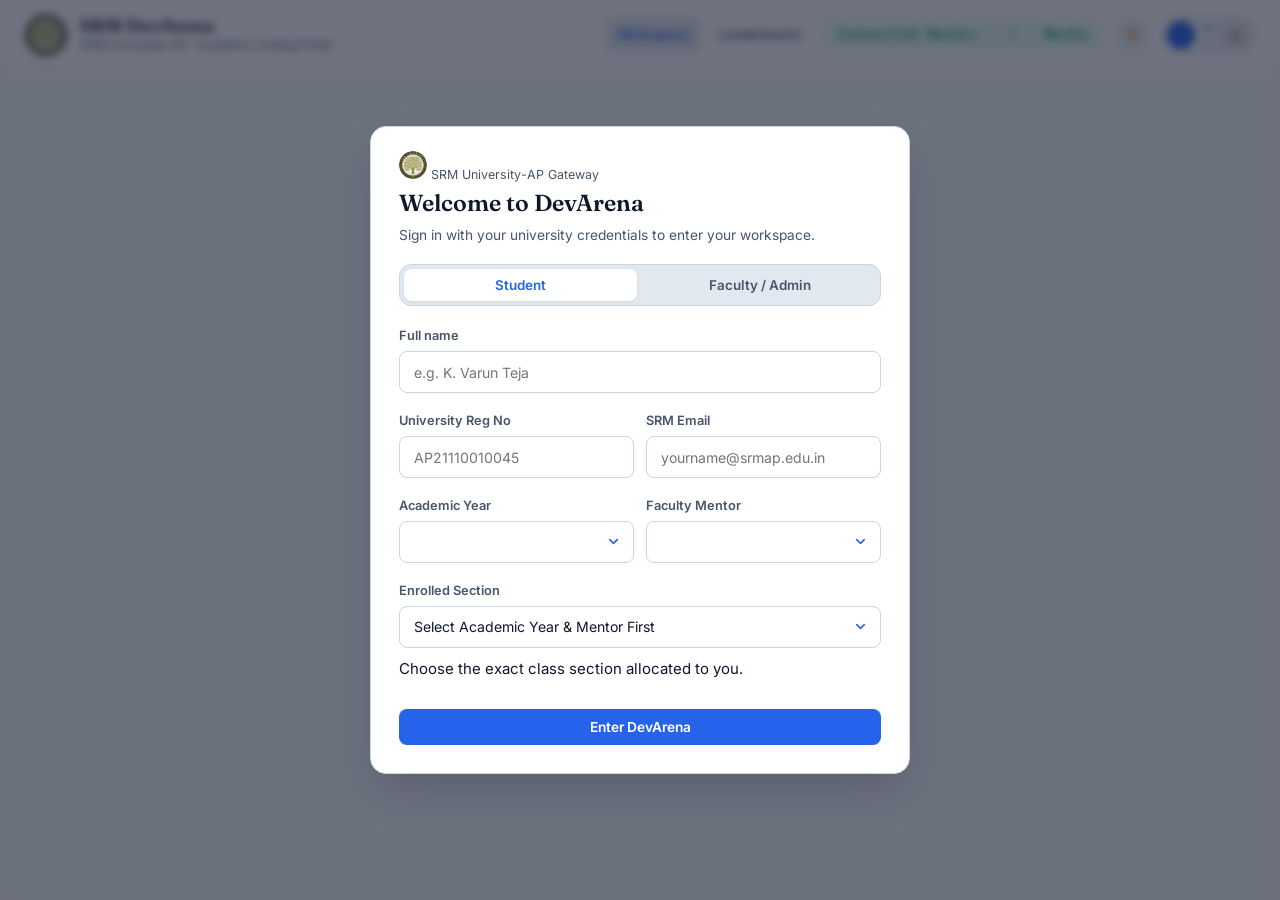
==== commit 775b0314: "feat: unified feedback loop, 4-field student validation, and admin ticket ledger" ====
--- a/index.html
+++ b/index.html
@@ -106,6 +106,14 @@
             </div>
           </div>
 
+          <div class="field" id="trackSelectContainer">
+                      <label for="studentTrack">Enrolled Section</label>
+                      <select id="studentTrack" required>
+                        <option value="" disabled selected>Select Academic Year &amp; Mentor First</option>
+                      </select>
+                      <p class="field-hint text-xs text-muted" style="margin-top: 4px;">Choose the exact class section allocated to you.</p>
+                    </div>
+
           <div class="route-preview" id="routePreview">
             <span id="routePreviewText"></span>
           </div>
--- a/css/style.css
+++ b/css/style.css
@@ -7,32 +7,32 @@
    1. DESIGN TOKENS & ROOT VARIABLES
    -------------------------------------------------------------------------- */
 :root {
-  --bg: #f1f5f9;
+  --bg: #f8fafc;
   --surface: #ffffff;
-  --surface-alt: #f8fafc;
-  --surface-sunken: #eaeff5;
+  --surface-alt: #f1f5f9;
+  --surface-sunken: #e2e8f0;
   --border: #cbd5e1;
   --border-strong: #94a3b8;
-  --text: #1e293b;
-  --text-muted: #64748b;
+  --text: #0f172a;
+  --text-muted: #475569;
   --text-faint: #94a3b8;
   --accent-navy: #1e3a5f;
   --accent-navy-strong: #142943;
-  --accent-forest: #1f5c4a;
-  --accent-forest-strong: #164438;
-  --accent-forest-tint: #e3efe9;
-  --danger: #b91c1c;
-  --danger-tint: #fbe9e8;
-  --warning: #9a5b0a;
-  --warning-tint: #fbf0dd;
-  --success: #1f7a4d;
-  --success-tint: #e4f4ea;
+  --accent-forest: #059669;
+  --accent-forest-strong: #047857;
+  --accent-forest-tint: #ecfdf5;
+  --danger: #dc2626;
+  --danger-tint: #fef2f2;
+  --warning: #d97706;
+  --warning-tint: #fffbeb;
+  --success: #16a34a;
+  --success-tint: #f0fdf4;
   --focus-ring: #2563eb;
 
   --radius-sm: 8px;
   --radius-md: 12px;
-  --radius-lg: 18px;
-  --shadow-card: 0 1px 3px rgba(15, 23, 42, 0.08), 0 10px 26px -14px rgba(15, 23, 42, 0.18);
+  --radius-lg: 16px;
+  --shadow-card: 0 1px 3px rgba(15, 23, 42, 0.08), 0 10px 26px -14px rgba(15, 23, 42, 0.12);
   --shadow-modal: 0 20px 48px -12px rgba(15, 23, 42, 0.25);
 
   --font-display: "Fraunces", "Iowan Old Style", "Palatino Linotype", serif;
@@ -55,15 +55,15 @@
   --text-faint: #6a7996;
   --accent-navy: #86aee0;
   --accent-navy-strong: #aecbf0;
-  --accent-forest: #4fb98d;
-  --accent-forest-strong: #6fcaa5;
-  --accent-forest-tint: #12281f;
-  --danger: #f4877e;
-  --danger-tint: #2c1616;
-  --warning: #f2bd6c;
-  --warning-tint: #2b230f;
-  --success: #5fd39f;
-  --success-tint: #10261c;
+  --accent-forest: #10b981;
+  --accent-forest-strong: #059669;
+  --accent-forest-tint: rgba(16, 185, 129, 0.12);
+  --danger: #ef4444;
+  --danger-tint: rgba(239, 68, 68, 0.12);
+  --warning: #f59e0b;
+  --warning-tint: rgba(245, 158, 11, 0.12);
+  --success: #10b981;
+  --success-tint: rgba(16, 185, 129, 0.12);
   --shadow-card: 0 1px 3px rgba(0, 0, 0, 0.4), 0 10px 26px -14px rgba(0, 0, 0, 0.65);
   --shadow-modal: 0 24px 60px -20px rgba(0, 0, 0, 0.75);
 }
@@ -77,9 +77,10 @@
 
 html {
   color-scheme: light;
-}
-
-html:has([data-theme="dark"]) {
+  scroll-behavior: smooth;
+}
+
+:root[data-theme="dark"] {
   color-scheme: dark;
 }
 
@@ -91,6 +92,7 @@
   font-size: 15px;
   line-height: 1.55;
   -webkit-font-smoothing: antialiased;
+  min-height: 100vh;
   transition: background-color var(--transition-base), color var(--transition-base);
 }
 
@@ -114,15 +116,6 @@
 :focus-visible {
   outline: 2px solid var(--focus-ring);
   outline-offset: 2px;
-}
-
-.visually-hidden {
-  position: absolute;
-  width: 1px;
-  height: 1px;
-  overflow: hidden;
-  clip: rect(0 0 0 0);
-  white-space: nowrap;
 }
 
 .font-mono {
@@ -145,12 +138,13 @@
   align-items: center;
   justify-content: center;
   gap: 8px;
-  padding: 10px 18px;
+  padding: 9px 16px;
   font-size: 0.86rem;
   font-weight: 600;
   border-radius: var(--radius-sm);
   border: 1px solid transparent;
   transition: transform 0.06s ease, filter var(--transition-fast), background-color var(--transition-fast);
+  white-space: nowrap;
 }
 
 .btn:active {
@@ -167,7 +161,7 @@
 }
 
 .btn-primary:disabled {
-  opacity: 0.5;
+  opacity: 0.55;
   cursor: not-allowed;
 }
 
@@ -182,7 +176,7 @@
 
 .btn-outline {
   background: transparent;
-  border-color: var(--border-strong);
+  border-color: var(--border);
   color: var(--text);
 }
 
@@ -211,7 +205,7 @@
 }
 
 .btn-sm {
-  padding: 7px 12px;
+  padding: 6px 12px;
   font-size: 0.8rem;
 }
 
@@ -219,12 +213,12 @@
    4. TOPBAR NAVIGATION HEADER
    -------------------------------------------------------------------------- */
 .app-header {
-  min-height: 72px;
+  min-height: 70px;
   display: flex;
   align-items: center;
   justify-content: space-between;
-  gap: 20px;
-  padding: 0 28px;
+  gap: 16px;
+  padding: 0 24px;
   background: var(--surface);
   border-bottom: 1px solid var(--border);
   position: sticky;
@@ -235,13 +229,13 @@
 .brand {
   display: flex;
   align-items: center;
-  gap: 14px;
+  gap: 12px;
   min-width: 0;
 }
 
 .brand-seal {
-  width: 48px;
-  height: 48px;
+  width: 44px;
+  height: 44px;
   border-radius: 50%;
   flex-shrink: 0;
   object-fit: cover;
@@ -256,13 +250,12 @@
   font-family: var(--font-display);
   font-size: 1.15rem;
   font-weight: 600;
-  letter-spacing: 0.01em;
   color: var(--text);
   line-height: 1.15;
 }
 
 .brand-sub {
-  font-size: 0.76rem;
+  font-size: 0.74rem;
   color: var(--text-muted);
   white-space: nowrap;
   overflow: hidden;
@@ -272,26 +265,32 @@
 .header-right {
   display: flex;
   align-items: center;
-  gap: 14px;
+  gap: 12px;
   flex-shrink: 0;
 }
 
 .site-nav {
   display: flex;
-  gap: 6px;
+  gap: 4px;
 }
 
 .site-nav a {
   font-size: 0.84rem;
   font-weight: 600;
   color: var(--text-muted);
-  padding: 8px 14px;
+  padding: 7px 12px;
   border-radius: var(--radius-sm);
-  transition: color var(--transition-fast), background-color var(--transition-fast);
+  transition: all var(--transition-fast);
 }
 
 .site-nav a.active,
 .site-nav a:hover {
+  color: #2563eb;
+  background: var(--surface-sunken);
+}
+
+:root[data-theme="dark"] .site-nav a.active,
+:root[data-theme="dark"] .site-nav a:hover {
   color: #38bdf8;
   background: var(--surface-sunken);
 }
@@ -300,28 +299,28 @@
   display: flex;
   flex-direction: column;
   align-items: flex-end;
-  padding: 6px 16px;
+  padding: 5px 12px;
   background: var(--accent-forest-tint);
   border: 1px solid var(--border);
   border-radius: var(--radius-md);
-  line-height: 1.25;
+  line-height: 1.2;
 }
 
 .marks-chip .marks-primary {
   font-family: var(--font-display);
-  font-size: 1.02rem;
-  font-weight: 600;
-  color: var(--accent-forest-strong);
+  font-size: 0.95rem;
+  font-weight: 600;
+  color: var(--accent-forest);
 }
 
 .marks-chip .marks-secondary {
-  font-size: 0.72rem;
+  font-size: 0.7rem;
   color: var(--text-muted);
 }
 
 .theme-toggle {
-  width: 38px;
-  height: 38px;
+  width: 36px;
+  height: 36px;
   border-radius: 50%;
   border: 1px solid var(--border);
   background: var(--surface-alt);
@@ -336,8 +335,8 @@
 }
 
 .theme-toggle svg {
-  width: 18px;
-  height: 18px;
+  width: 17px;
+  height: 17px;
 }
 
 .theme-toggle .icon-sun {
@@ -363,11 +362,22 @@
   position: relative;
   display: flex;
   align-items: center;
-  gap: 10px;
-  padding: 6px 10px 6px 6px;
+  gap: 8px;
+  padding: 4px 8px 4px 4px;
   border: 1px solid var(--border);
   border-radius: 999px;
   background: var(--surface-alt);
+}
+
+.profile-trigger {
+  display: flex;
+  align-items: center;
+  gap: 8px;
+  border: none;
+  background: transparent;
+  padding: 0;
+  cursor: pointer;
+  color: inherit;
 }
 
 .profile-avatar {
@@ -379,60 +389,41 @@
   display: flex;
   align-items: center;
   justify-content: center;
-  font-size: 0.72rem;
+  font-size: 0.75rem;
   font-weight: 700;
   font-family: var(--font-display);
   flex-shrink: 0;
 }
 
 .profile-meta {
-  line-height: 1.2;
+  display: flex;
+  flex-direction: column;
+  text-align: left;
+  line-height: 1.15;
 }
 
 .profile-name {
-  font-size: 0.82rem;
+  font-size: 0.8rem;
   font-weight: 600;
 }
 
 .profile-track {
-  font-size: 0.7rem;
+  font-size: 0.68rem;
   color: var(--text-muted);
-}
-
-.profile-menu-btn {
-  border: none;
-  background: transparent;
-  color: var(--text-muted);
-  font-size: 0.72rem;
-  width: 28px;
-  height: 28px;
-  padding: 0;
-  display: flex;
-  align-items: center;
-  justify-content: center;
-  border-radius: var(--radius-sm);
-  cursor: pointer;
-  transition: background-color var(--transition-fast), color var(--transition-fast);
-}
-
-.profile-menu-btn:hover {
-  background: var(--surface-sunken);
-  color: var(--text);
 }
 
 .profile-dropdown {
   position: absolute;
-  top: calc(100% + 10px);
+  top: calc(100% + 8px);
   right: 0;
   background: var(--surface);
   border: 1px solid var(--border);
   border-radius: var(--radius-md);
-  box-shadow: 0 10px 30px rgba(15, 23, 42, 0.2);
-  min-width: 200px;
+  box-shadow: 0 10px 30px rgba(15, 23, 42, 0.16);
+  min-width: 190px;
   padding: 6px;
   display: none;
   z-index: 60;
-  animation: dropIn 0.15s ease forwards;
 }
 
 .profile-dropdown.open {
@@ -444,20 +435,18 @@
 .profile-dropdown button {
   width: 100%;
   text-align: left;
-  padding: 9px 13px;
+  padding: 8px 12px;
   border: none;
   background: transparent;
   border-radius: var(--radius-sm);
-  font-size: 0.84rem;
+  font-size: 0.82rem;
   font-weight: 500;
   color: var(--text);
   cursor: pointer;
-  transition: all var(--transition-fast);
 }
 
 .profile-dropdown button:hover {
   background: var(--surface-sunken);
-  color: var(--accent-navy);
 }
 
 .profile-dropdown button.danger-item {
@@ -466,29 +455,19 @@
   margin-top: 4px;
 }
 
-.profile-dropdown button.danger-item:hover {
-  background: var(--danger-tint);
-  color: var(--danger);
-}
-
-@keyframes dropIn {
-  from { opacity: 0; transform: translateY(-4px); }
-  to { opacity: 1; transform: translateY(0); }
-}
-
 /* --------------------------------------------------------------------------
-   5. ONBOARDING GATEWAY MODAL & TABS
+   5. MODAL SYSTEM & ONBOARDING GATEWAY
    -------------------------------------------------------------------------- */
 .modal-overlay {
   position: fixed;
   inset: 0;
-  background: rgba(11, 18, 32, 0.72);
-  backdrop-filter: blur(5px);
-  -webkit-backdrop-filter: blur(5px);
+  background: rgba(15, 23, 42, 0.6);
+  backdrop-filter: blur(4px);
+  -webkit-backdrop-filter: blur(4px);
   display: flex;
   align-items: center;
   justify-content: center;
-  padding: 24px;
+  padding: 16px;
   z-index: 100;
 }
 
@@ -498,42 +477,35 @@
 
 .onboarding-card {
   background: var(--surface);
+  color: var(--text);
   border-radius: var(--radius-lg);
   box-shadow: var(--shadow-modal);
   width: 100%;
-  max-width: 520px;
+  max-width: 540px;
   max-height: 90vh;
   overflow-y: auto;
   border: 1px solid var(--border);
-  animation: dropIn 0.2s ease forwards;
 }
 
 .onboarding-head {
-  padding: 28px 32px 0;
-}
-
-.onboarding-eyebrow-row {
-  display: flex;
-  align-items: center;
-  gap: 10px;
-  margin-bottom: 12px;
+  padding: 24px 28px 0;
 }
 
 .onboarding-head h2 {
-  font-size: 1.5rem;
-  margin-bottom: 6px;
+  font-size: 1.45rem;
+  margin-bottom: 4px;
 }
 
 .onboarding-head p {
   color: var(--text-muted);
-  font-size: 0.88rem;
+  font-size: 0.86rem;
   margin: 0;
 }
 
 .role-tabs {
   display: flex;
   gap: 6px;
-  margin: 20px 32px 0;
+  margin: 18px 28px 0;
   background: var(--surface-sunken);
   padding: 4px;
   border-radius: var(--radius-md);
@@ -544,64 +516,30 @@
   flex: 1;
   border: none;
   background: transparent;
-  padding: 9px;
+  padding: 8px;
   border-radius: var(--radius-sm);
   font-weight: 600;
-  font-size: 0.86rem;
+  font-size: 0.84rem;
   color: var(--text-muted);
   cursor: pointer;
-  transition: all var(--transition-fast);
-}
-
-.role-tab:hover:not(.active) {
-  color: var(--text);
 }
 
 .role-tab.active {
   background: var(--surface);
   color: #2563eb;
-  box-shadow: 0 1px 3px rgba(0, 0, 0, 0.1);
-}
-
-:root[data-theme="dark"] .role-tabs {
-  background: #0a101d;
-  border-color: #1e2d4a;
+  box-shadow: 0 1px 3px rgba(0, 0, 0, 0.08);
 }
 
 :root[data-theme="dark"] .role-tab.active {
   background: #1e293b;
   color: #38bdf8;
-  box-shadow: 0 1px 3px rgba(0, 0, 0, 0.4);
 }
 
 .onboarding-form {
-  padding: 24px 32px 32px;
+  padding: 20px 28px 28px;
   display: flex;
   flex-direction: column;
-  gap: 16px;
-}
-
-.onboarding-actions {
-  display: flex;
-  flex-direction: column;
-  gap: 8px;
-  margin-top: 6px;
-}
-
-.route-preview {
-  display: none;
-  padding: 10px 14px;
-  border-radius: var(--radius-sm);
-  background: var(--accent-forest-tint);
-  border: 1px solid var(--border);
-  font-size: 0.82rem;
-  color: var(--accent-forest-strong);
-  align-items: center;
-  gap: 8px;
-}
-
-.route-preview.visible {
-  display: flex;
+  gap: 14px;
 }
 
 .form-banner {
@@ -614,17 +552,13 @@
   border: 1px solid rgba(239, 68, 68, 0.3);
 }
 
-.form-banner.visible {
-  display: block;
-}
-
 /* --------------------------------------------------------------------------
-   6. FORM INPUTS & UNIFIED DROPDOWNS (No Repeating Chevrons)
+   6. FORM INPUTS & UNIFIED DROPDOWNS
    -------------------------------------------------------------------------- */
 .field {
   display: flex;
   flex-direction: column;
-  gap: 6px;
+  gap: 5px;
 }
 
 .field label {
@@ -636,32 +570,25 @@
 .field-row {
   display: grid;
   grid-template-columns: 1fr 1fr;
-  gap: 14px;
+  gap: 12px;
 }
 
 .field-error {
-  font-size: 0.75rem;
+  font-size: 0.74rem;
   color: var(--danger);
   min-height: 1.1em;
 }
 
-.field-hint {
-  font-size: 0.75rem;
-  color: var(--text-faint);
-  margin: 0;
-}
-
-/* Shared input / select styling */
 .field input,
 .field textarea,
 .field select,
 .onboarding-form select {
   font-family: var(--font-body);
-  font-size: 0.9rem;
+  font-size: 0.88rem;
   padding: 0 14px;
-  height: 44px;
+  height: 42px;
   border-radius: var(--radius-sm);
-  border: 1.5px solid var(--border);
+  border: 1px solid var(--border);
   background-color: var(--surface);
   color: var(--text);
   width: 100%;
@@ -672,75 +599,33 @@
 .field textarea {
   height: auto;
   padding: 10px 14px;
+  line-height: 1.45;
 }
 
 .field input:focus,
 .field textarea:focus {
   outline: none;
   border-color: #2563eb;
-  box-shadow: 0 0 0 3px rgba(37, 99, 235, 0.16);
-}
-
-/* ── Specific Fix: Strictly Non-Repeating Background Chevron on ALL Dropdowns ── */
+  box-shadow: 0 0 0 3px rgba(37, 99, 235, 0.15);
+}
+
+/* Strictly Non-Repeating SVG Background Chevron on Dropdowns */
 .field select,
 .onboarding-form select,
 #yearSelect,
 #mentorSelect,
-#facultySelectField {
+#facultySelectField,
+#studentTrack {
   -webkit-appearance: none !important;
   -moz-appearance: none !important;
   appearance: none !important;
   cursor: pointer !important;
-  padding-right: 40px !important;
+  padding-right: 36px !important;
   background-color: var(--surface) !important;
   background-image: url("data:image/svg+xml,%3Csvg xmlns='http://www.w3.org/2000/svg' viewBox='0 0 24 24' fill='none' stroke='%232563eb' stroke-width='2.5' stroke-linecap='round' stroke-linejoin='round'%3E%3Cpolyline points='6 9 12 15 18 9'%3E%3C/polyline%3E%3C/svg%3E") !important;
   background-repeat: no-repeat !important;
-  background-position: calc(100% - 14px) center !important;
-  background-size: 16px 16px !important;
-}
-
-.field select:hover,
-.onboarding-form select:hover {
-  border-color: var(--border-strong) !important;
-}
-
-.field select:focus,
-.onboarding-form select:focus,
-#yearSelect:focus,
-#mentorSelect:focus,
-#facultySelectField:focus {
-  outline: none !important;
-  border-color: #2563eb !important;
-  box-shadow: 0 0 0 3px rgba(37, 99, 235, 0.18) !important;
-  /* Retain non-repeat and size flags on focus */
-  background-repeat: no-repeat !important;
-  background-position: calc(100% - 14px) center !important;
-  background-size: 16px 16px !important;
-}
-
-.field select option,
-.onboarding-form select option {
-  font-family: var(--font-body);
-  font-size: 0.9rem;
-  background-color: var(--surface);
-  color: var(--text);
-  padding: 10px 14px;
-}
-
-.field select option:disabled,
-.onboarding-form select option:disabled {
-  color: var(--text-muted);
-  font-style: italic;
-}
-
-/* ── Dark Mode Overrides ── */
-:root[data-theme="dark"] .field input,
-:root[data-theme="dark"] .field textarea,
-:root[data-theme="dark"] .field select,
-:root[data-theme="dark"] .onboarding-form select {
-  background-color: #0f1728 !important;
-  color: #e7ecf6 !important;
-  border-color: #24304a !important;
+  background-position: calc(100% - 12px) center !important;
+  background-size: 15px 15px !important;
 }
 
 :root[data-theme="dark"] .field select,
@@ -748,21 +633,7 @@
   background-image: url("data:image/svg+xml,%3Csvg xmlns='http://www.w3.org/2000/svg' viewBox='0 0 24 24' fill='none' stroke='%2338bdf8' stroke-width='2.5' stroke-linecap='round' stroke-linejoin='round'%3E%3Cpolyline points='6 9 12 15 18 9'%3E%3C/polyline%3E%3C/svg%3E") !important;
 }
 
-:root[data-theme="dark"] .field input:focus,
-:root[data-theme="dark"] .field textarea:focus,
-:root[data-theme="dark"] .field select:focus,
-:root[data-theme="dark"] .onboarding-form select:focus {
-  border-color: #38bdf8 !important;
-  box-shadow: 0 0 0 3px rgba(56, 189, 248, 0.22) !important;
-}
-
-:root[data-theme="dark"] .field select option,
-:root[data-theme="dark"] .onboarding-form select option {
-  background-color: #0f1728;
-  color: #e7ecf6;
-}
-
-/* Password Toggle Wrapper */
+/* Password Toggle Input */
 .password-wrapper {
   position: relative;
   display: flex;
@@ -771,12 +642,12 @@
 }
 
 .password-wrapper input {
-  padding-right: 42px;
+  padding-right: 40px;
 }
 
 .password-toggle-btn {
   position: absolute;
-  right: 8px;
+  right: 6px;
   top: 50%;
   transform: translateY(-50%);
   background: transparent;
@@ -787,16 +658,49 @@
   justify-content: center;
   padding: 6px;
   cursor: pointer;
-  border-radius: var(--radius-sm);
-  transition: color var(--transition-fast);
-}
-
-.password-toggle-btn:hover {
-  color: var(--text);
 }
 
 /* --------------------------------------------------------------------------
-   7. TOAST NOTIFICATIONS & MINI DIALOGS
+   7. STATUS PILLS & LABELS
+   -------------------------------------------------------------------------- */
+.status-pill {
+  display: inline-flex;
+  align-items: center;
+  justify-content: center;
+  padding: 3px 10px;
+  font-size: 0.72rem;
+  font-weight: 600;
+  border-radius: 9999px;
+  white-space: nowrap;
+  line-height: 1.35;
+}
+
+.status-pill.pill-done {
+  background: var(--success-tint);
+  color: var(--success);
+  border: 1px solid rgba(16, 185, 129, 0.35);
+}
+
+.status-pill.pill-review {
+  background: var(--accent-forest-tint);
+  color: var(--accent-forest);
+  border: 1px solid var(--border);
+}
+
+.status-pill.pill-pending {
+  background: var(--surface-sunken);
+  color: var(--text-muted);
+  border: 1px solid var(--border);
+}
+
+.status-pill.pill-review-requested {
+  background: var(--warning-tint) !important;
+  color: var(--warning) !important;
+  border: 1px solid rgba(245, 158, 11, 0.45) !important;
+}
+
+/* --------------------------------------------------------------------------
+   8. TOAST NOTIFICATIONS
    -------------------------------------------------------------------------- */
 .toast {
   position: fixed;
@@ -806,7 +710,7 @@
   background: #0f172a;
   border: 1px solid #334155;
   color: #fff;
-  padding: 10px 20px;
+  padding: 10px 18px;
   border-radius: var(--radius-md);
   font-size: 0.84rem;
   box-shadow: var(--shadow-modal);
@@ -821,29 +725,224 @@
   transform: translateX(-50%) translateY(0);
 }
 
+/* ── Feedback Prompt Banners ── */
+.feedback-banner {
+  display: flex;
+  justify-content: space-between;
+  align-items: center;
+  gap: 16px;
+  background: var(--surface-alt, #f8fafc);
+  border: 1px dashed var(--border, #cbd5e1);
+  border-radius: var(--radius-md, 8px);
+  padding: 12px 18px;
+  margin-top: 14px;
+}
+
+:root[data-theme="dark"] .feedback-banner {
+  background: #091124;
+  border-color: #1e293b;
+}
+
+.feedback-banner__copy {
+  display: flex;
+  align-items: center;
+  gap: 10px;
+  font-size: 0.84rem;
+  color: var(--text, #0f172a);
+}
+
+:root[data-theme="dark"] .feedback-banner__copy {
+  color: #f1f5f9;
+}
+
+.feedback-banner__icon {
+  font-size: 1.15rem;
+}
+
+.feedback-trigger-btn {
+  white-space: nowrap;
+  font-weight: 600;
+}
+
+/* ── Faculty Guidelines Card ── */
+.faculty-guide-card {
+  margin-bottom: 18px;
+  border-left: 4px solid #2563eb;
+}
+
+:root[data-theme="dark"] .faculty-guide-card {
+  border-left-color: #38bdf8;
+}
+
+.guide-grid {
+  display: grid;
+  grid-template-columns: repeat(auto-fit, minmax(240px, 1fr));
+  gap: 16px;
+}
+
+.guide-item strong {
+  display: block;
+  font-size: 0.88rem;
+  color: var(--text, #0f172a);
+  margin-bottom: 4px;
+}
+
+:root[data-theme="dark"] .guide-item strong {
+  color: #f8fafc;
+}
+
+.guide-item p {
+  margin: 0;
+  font-size: 0.8rem;
+  line-height: 1.45;
+  color: var(--text-muted, #64748b);
+}
+
+/* ── Small Modal Modifier & Form Layout ── */
+.modal-card--sm {
+  max-width: 520px;
+}
+
+.feedback-meta-note {
+  background: var(--surface-sunken, #f1f5f9);
+  padding: 6px 10px;
+  border-radius: 6px;
+  border: 1px solid var(--border, #e2e8f0);
+}
+
+:root[data-theme="dark"] .feedback-meta-note {
+  background: #020617;
+  border-color: #1e293b;
+}
+
+.modal-footer-actions {
+  display: flex;
+  justify-content: flex-end;
+  gap: 8px;
+  margin-top: 8px;
+}
+
+@media (max-width: 768px) {
+  .feedback-banner {
+    flex-direction: column;
+    align-items: flex-start;
+  }
+  .feedback-trigger-btn {
+    width: 100%;
+    justify-content: center;
+  }
+}
+
+.hidden-file-input {
+  display: none !important;
+}
+
+.file-upload-btn {
+  cursor: pointer;
+  user-select: none;
+}
+
+.form-input {
+  width: 100%;
+  padding: 9px 12px;
+  background: var(--surface, #ffffff);
+  border: 1px solid var(--border, #cbd5e1);
+  border-radius: 6px;
+  color: var(--text, #0f172a);
+  font-family: var(--font-body, system-ui);
+  font-size: 0.86rem;
+  box-sizing: border-box;
+}
+
+:root[data-theme="dark"] .form-input {
+  background: #020617;
+  border-color: #334155;
+  color: #f8fafc;
+}
+
+.form-group {
+  display: flex;
+  flex-direction: column;
+  gap: 6px;
+  margin-bottom: 12px;
+}
+
+.form-label {
+  font-size: 0.78rem;
+  font-weight: 600;
+  color: var(--text-muted, #64748b);
+  text-transform: uppercase;
+  letter-spacing: 0.04em;
+}
+
 /* --------------------------------------------------------------------------
-   8. RESPONSIVE BREAKPOINTS
+   9. RESPONSIVE BREAKPOINTS (Fluid Multi-Device Layout)
    -------------------------------------------------------------------------- */
-@media (max-width: 600px) {
+@media (max-width: 860px) {
+  .field-row {
+    grid-template-columns: 1fr;
+    gap: 10px;
+  }
+
+  .onboarding-card {
+    max-width: 95vw;
+  }
+}
+
+@media (max-width: 640px) {
   .app-header {
-    padding: 0 16px;
-  }
+    padding: 0 14px;
+    min-height: 64px;
+    gap: 8px;
+  }
+
   .brand-sub {
     display: none;
   }
-  .onboarding-card {
-    margin: 10px;
-  }
+
+  .brand-seal {
+    width: 36px;
+    height: 36px;
+  }
+
+  .brand-name {
+    font-size: 1.02rem;
+  }
+
+  .header-right {
+    gap: 8px;
+  }
+
+  .site-nav a {
+    padding: 5px 8px;
+    font-size: 0.78rem;
+  }
+
+  .marks-chip {
+    padding: 4px 8px;
+  }
+
+  .marks-chip .marks-primary {
+    font-size: 0.82rem;
+  }
+
+  .marks-chip .marks-secondary {
+    display: none;
+  }
+
+  .profile-name,
+  .profile-track {
+    display: none;
+  }
+
   .onboarding-head,
   .onboarding-form {
-    padding-left: 20px;
-    padding-right: 20px;
-  }
+    padding-left: 16px;
+    padding-right: 16px;
+  }
+
   .role-tabs {
-    margin-left: 20px;
-    margin-right: 20px;
-  }
-  .field-row {
-    grid-template-columns: 1fr;
-  }
-}
+    margin-left: 16px;
+    margin-right: 16px;
+  }
+}
